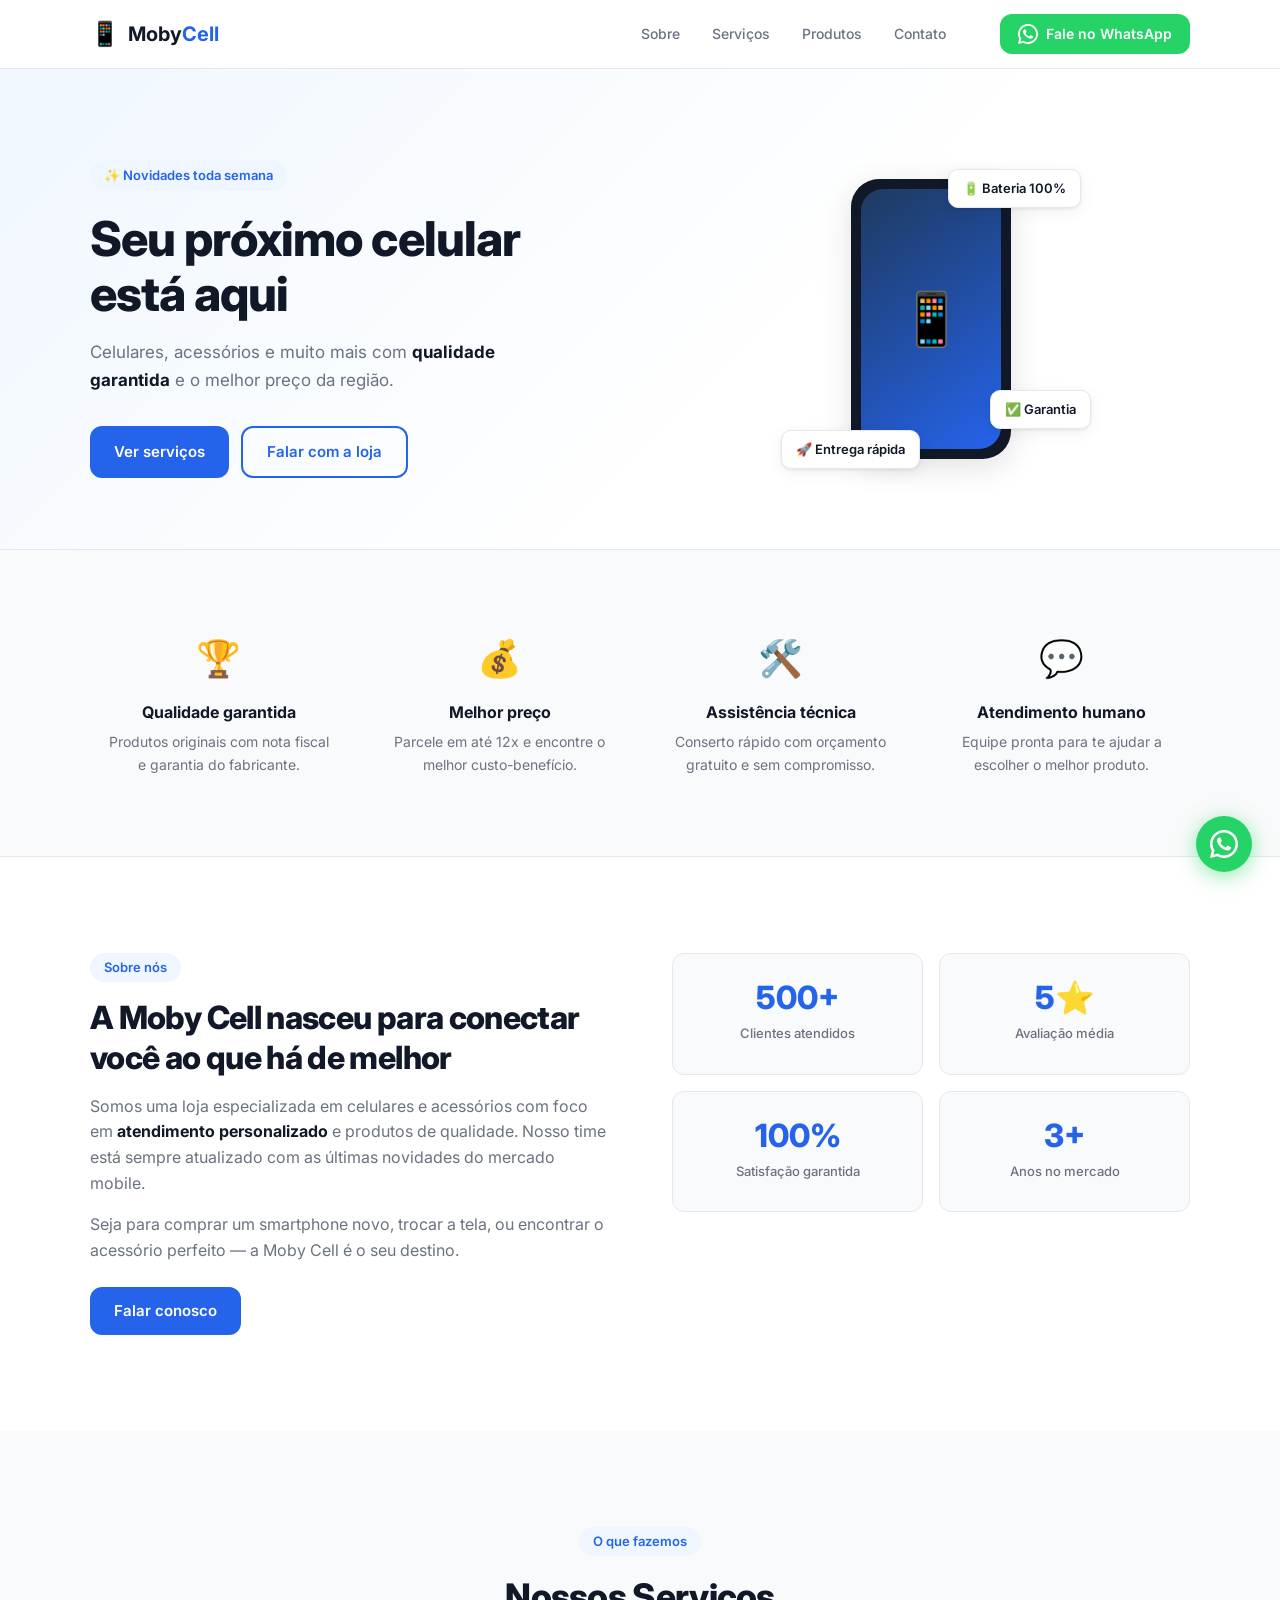
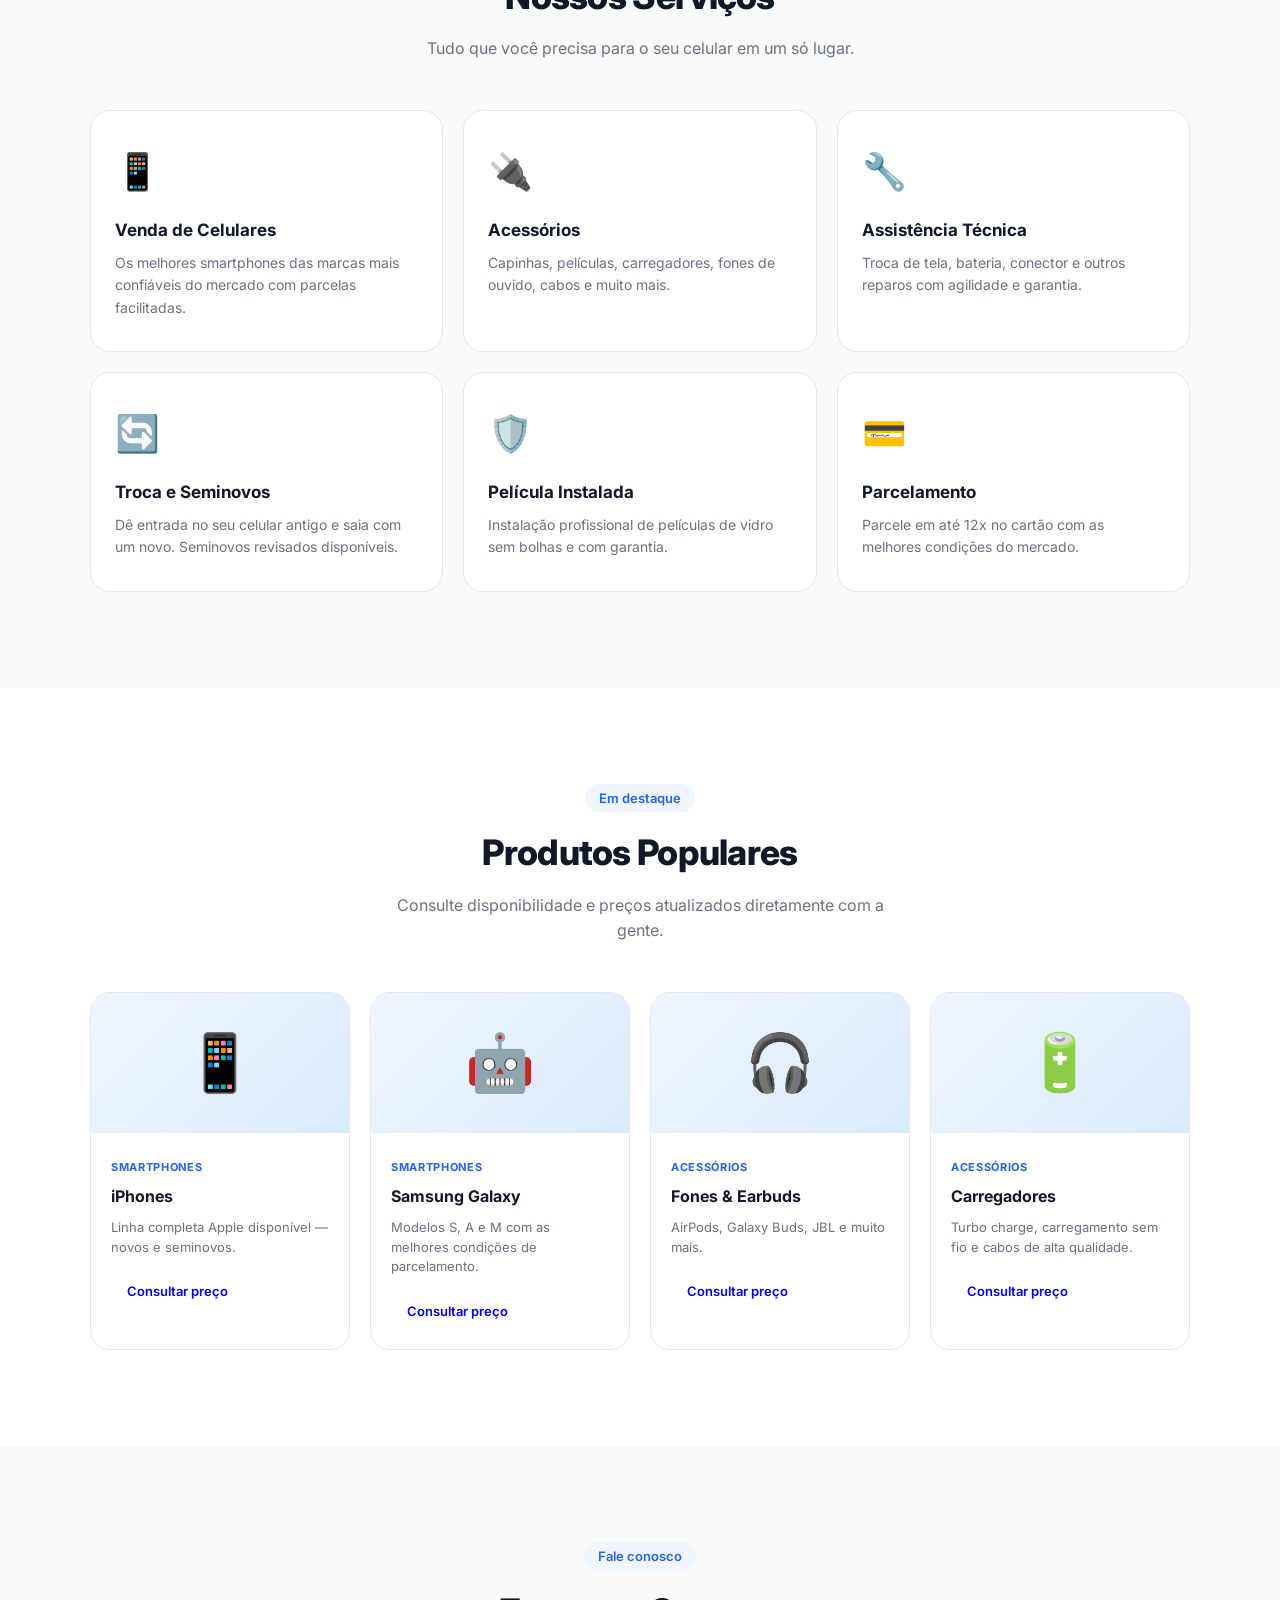
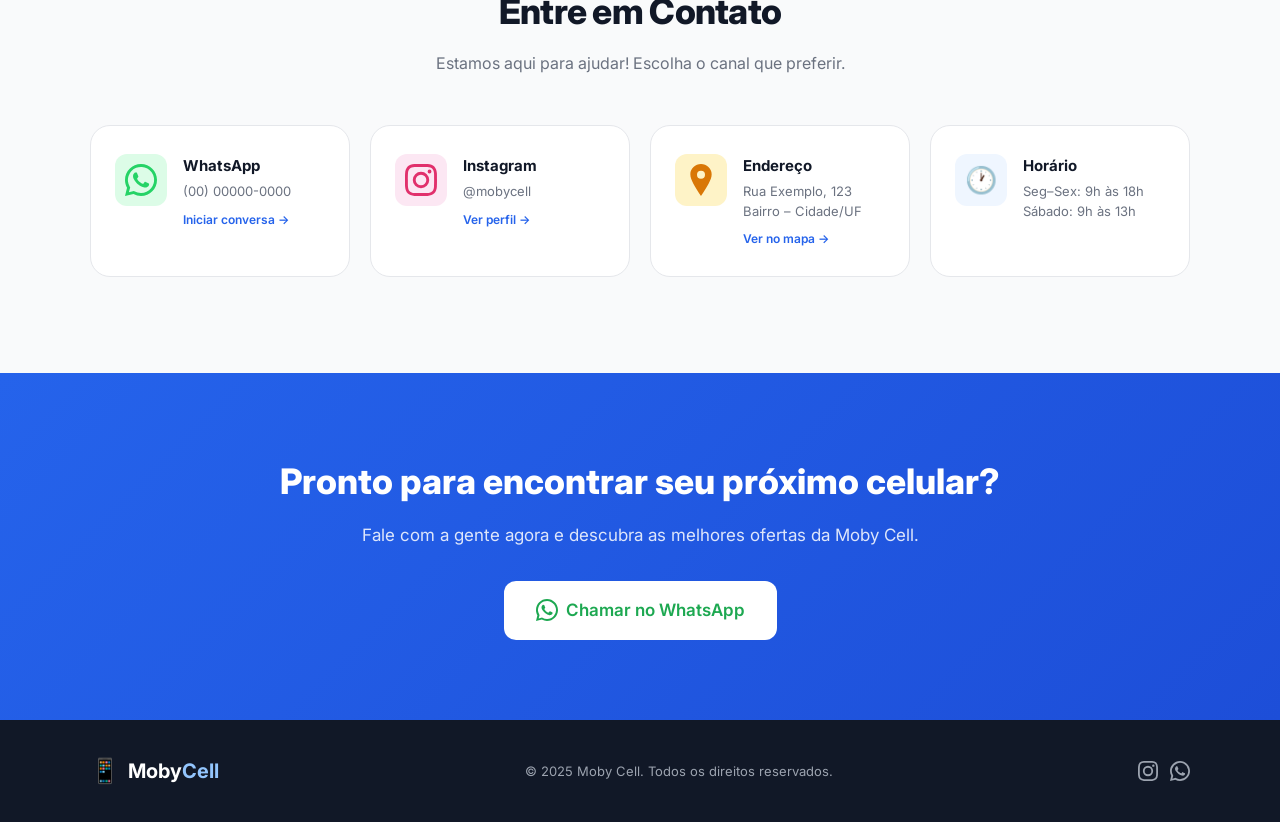
==== index.html @ c997deeb "feat: cria site institucional Moby Cell Site completo para loja de celulares e acessórios com hero, " ====
<!DOCTYPE html>
<html lang="pt-BR">
<head>
  <meta charset="UTF-8" />
  <meta name="viewport" content="width=device-width, initial-scale=1.0" />
  <title>Moby Cell – Celulares e Acessórios</title>
  <meta name="description" content="Moby Cell – Sua loja de celulares e acessórios. Encontre os melhores produtos com qualidade e preço justo." />
  <link rel="stylesheet" href="style.css" />
  <link rel="preconnect" href="https://fonts.googleapis.com" />
  <link rel="preconnect" href="https://fonts.gstatic.com" crossorigin />
  <link href="https://fonts.googleapis.com/css2?family=Inter:wght@400;500;600;700;800&display=swap" rel="stylesheet" />
</head>
<body>

  <!-- HEADER -->
  <header class="header">
    <div class="container header-inner">
      <a href="#" class="logo">
        <span class="logo-icon">📱</span>
        <span class="logo-text">Moby<strong>Cell</strong></span>
      </a>
      <nav class="nav" id="nav">
        <a href="#sobre">Sobre</a>
        <a href="#servicos">Serviços</a>
        <a href="#produtos">Produtos</a>
        <a href="#contato">Contato</a>
      </nav>
      <a href="https://wa.me/5500000000000" target="_blank" class="btn btn-whatsapp header-cta">
        <svg width="20" height="20" viewBox="0 0 24 24" fill="currentColor"><path d="M17.472 14.382c-.297-.149-1.758-.867-2.03-.967-.273-.099-.471-.148-.67.15-.197.297-.767.966-.94 1.164-.173.199-.347.223-.644.075-.297-.15-1.255-.463-2.39-1.475-.883-.788-1.48-1.761-1.653-2.059-.173-.297-.018-.458.13-.606.134-.133.298-.347.446-.52.149-.174.198-.298.298-.497.099-.198.05-.371-.025-.52-.075-.149-.669-1.612-.916-2.207-.242-.579-.487-.5-.669-.51-.173-.008-.371-.01-.57-.01-.198 0-.52.074-.792.372-.272.297-1.04 1.016-1.04 2.479 0 1.462 1.065 2.875 1.213 3.074.149.198 2.096 3.2 5.077 4.487.709.306 1.262.489 1.694.625.712.227 1.36.195 1.871.118.571-.085 1.758-.719 2.006-1.413.248-.694.248-1.289.173-1.413-.074-.124-.272-.198-.57-.347z"/><path d="M12 0C5.373 0 0 5.373 0 12c0 2.123.554 4.118 1.528 5.847L0 24l6.335-1.508A11.945 11.945 0 0012 24c6.627 0 12-5.373 12-12S18.627 0 12 0zm0 21.818a9.818 9.818 0 01-5.007-1.369l-.36-.214-3.727.978.996-3.638-.235-.374A9.818 9.818 0 1112 21.818z"/></svg>
        Fale no WhatsApp
      </a>
      <button class="menu-toggle" id="menuToggle" aria-label="Menu">
        <span></span><span></span><span></span>
      </button>
    </div>
  </header>

  <!-- HERO -->
  <section class="hero">
    <div class="container hero-inner">
      <div class="hero-content">
        <span class="badge">✨ Novidades toda semana</span>
        <h1>Seu próximo celular está aqui</h1>
        <p>Celulares, acessórios e muito mais com <strong>qualidade garantida</strong> e o melhor preço da região.</p>
        <div class="hero-actions">
          <a href="#contato" class="btn btn-primary">Ver serviços</a>
          <a href="https://wa.me/5500000000000" target="_blank" class="btn btn-outline">Falar com a loja</a>
        </div>
      </div>
      <div class="hero-visual">
        <div class="hero-card">
          <div class="phone-mockup">
            <div class="phone-screen">
              <span>📱</span>
            </div>
          </div>
          <div class="floating-tag tag-1">🔋 Bateria 100%</div>
          <div class="floating-tag tag-2">✅ Garantia</div>
          <div class="floating-tag tag-3">🚀 Entrega rápida</div>
        </div>
      </div>
    </div>
  </section>

  <!-- DIFERENCIAIS -->
  <section class="features">
    <div class="container">
      <div class="features-grid">
        <div class="feature-item">
          <div class="feature-icon">🏆</div>
          <h3>Qualidade garantida</h3>
          <p>Produtos originais com nota fiscal e garantia do fabricante.</p>
        </div>
        <div class="feature-item">
          <div class="feature-icon">💰</div>
          <h3>Melhor preço</h3>
          <p>Parcele em até 12x e encontre o melhor custo-benefício.</p>
        </div>
        <div class="feature-item">
          <div class="feature-icon">🛠️</div>
          <h3>Assistência técnica</h3>
          <p>Conserto rápido com orçamento gratuito e sem compromisso.</p>
        </div>
        <div class="feature-item">
          <div class="feature-icon">💬</div>
          <h3>Atendimento humano</h3>
          <p>Equipe pronta para te ajudar a escolher o melhor produto.</p>
        </div>
      </div>
    </div>
  </section>

  <!-- SOBRE -->
  <section class="sobre" id="sobre">
    <div class="container sobre-inner">
      <div class="sobre-text">
        <span class="section-label">Sobre nós</span>
        <h2>A Moby Cell nasceu para conectar você ao que há de melhor</h2>
        <p>Somos uma loja especializada em celulares e acessórios com foco em <strong>atendimento personalizado</strong> e produtos de qualidade. Nosso time está sempre atualizado com as últimas novidades do mercado mobile.</p>
        <p>Seja para comprar um smartphone novo, trocar a tela, ou encontrar o acessório perfeito — a Moby Cell é o seu destino.</p>
        <a href="https://wa.me/5500000000000" target="_blank" class="btn btn-primary">Falar conosco</a>
      </div>
      <div class="sobre-stats">
        <div class="stat-card">
          <span class="stat-number">500+</span>
          <span class="stat-label">Clientes atendidos</span>
        </div>
        <div class="stat-card">
          <span class="stat-number">5⭐</span>
          <span class="stat-label">Avaliação média</span>
        </div>
        <div class="stat-card">
          <span class="stat-number">100%</span>
          <span class="stat-label">Satisfação garantida</span>
        </div>
        <div class="stat-card">
          <span class="stat-number">3+</span>
          <span class="stat-label">Anos no mercado</span>
        </div>
      </div>
    </div>
  </section>

  <!-- SERVIÇOS -->
  <section class="servicos" id="servicos">
    <div class="container">
      <div class="section-header">
        <span class="section-label">O que fazemos</span>
        <h2>Nossos Serviços</h2>
        <p>Tudo que você precisa para o seu celular em um só lugar.</p>
      </div>
      <div class="servicos-grid">
        <div class="servico-card">
          <div class="servico-icon">📱</div>
          <h3>Venda de Celulares</h3>
          <p>Os melhores smartphones das marcas mais confiáveis do mercado com parcelas facilitadas.</p>
        </div>
        <div class="servico-card">
          <div class="servico-icon">🔌</div>
          <h3>Acessórios</h3>
          <p>Capinhas, películas, carregadores, fones de ouvido, cabos e muito mais.</p>
        </div>
        <div class="servico-card">
          <div class="servico-icon">🔧</div>
          <h3>Assistência Técnica</h3>
          <p>Troca de tela, bateria, conector e outros reparos com agilidade e garantia.</p>
        </div>
        <div class="servico-card">
          <div class="servico-icon">🔄</div>
          <h3>Troca e Seminovos</h3>
          <p>Dê entrada no seu celular antigo e saia com um novo. Seminovos revisados disponíveis.</p>
        </div>
        <div class="servico-card">
          <div class="servico-icon">🛡️</div>
          <h3>Película Instalada</h3>
          <p>Instalação profissional de películas de vidro sem bolhas e com garantia.</p>
        </div>
        <div class="servico-card">
          <div class="servico-icon">💳</div>
          <h3>Parcelamento</h3>
          <p>Parcele em até 12x no cartão com as melhores condições do mercado.</p>
        </div>
      </div>
    </div>
  </section>

  <!-- PRODUTOS em destaque -->
  <section class="produtos" id="produtos">
    <div class="container">
      <div class="section-header">
        <span class="section-label">Em destaque</span>
        <h2>Produtos Populares</h2>
        <p>Consulte disponibilidade e preços atualizados diretamente com a gente.</p>
      </div>
      <div class="produtos-grid">
        <div class="produto-card">
          <div class="produto-img">📱</div>
          <div class="produto-info">
            <span class="produto-categoria">Smartphones</span>
            <h3>iPhones</h3>
            <p>Linha completa Apple disponível — novos e seminovos.</p>
            <a href="https://wa.me/5500000000000?text=Olá! Quero saber sobre iPhones disponíveis." target="_blank" class="btn btn-sm">Consultar preço</a>
          </div>
        </div>
        <div class="produto-card">
          <div class="produto-img">🤖</div>
          <div class="produto-info">
            <span class="produto-categoria">Smartphones</span>
            <h3>Samsung Galaxy</h3>
            <p>Modelos S, A e M com as melhores condições de parcelamento.</p>
            <a href="https://wa.me/5500000000000?text=Olá! Quero saber sobre Samsung Galaxy disponíveis." target="_blank" class="btn btn-sm">Consultar preço</a>
          </div>
        </div>
        <div class="produto-card">
          <div class="produto-img">🎧</div>
          <div class="produto-info">
            <span class="produto-categoria">Acessórios</span>
            <h3>Fones & Earbuds</h3>
            <p>AirPods, Galaxy Buds, JBL e muito mais.</p>
            <a href="https://wa.me/5500000000000?text=Olá! Quero saber sobre fones disponíveis." target="_blank" class="btn btn-sm">Consultar preço</a>
          </div>
        </div>
        <div class="produto-card">
          <div class="produto-img">🔋</div>
          <div class="produto-info">
            <span class="produto-categoria">Acessórios</span>
            <h3>Carregadores</h3>
            <p>Turbo charge, carregamento sem fio e cabos de alta qualidade.</p>
            <a href="https://wa.me/5500000000000?text=Olá! Quero saber sobre carregadores disponíveis." target="_blank" class="btn btn-sm">Consultar preço</a>
          </div>
        </div>
      </div>
    </div>
  </section>

  <!-- CONTATO -->
  <section class="contato" id="contato">
    <div class="container">
      <div class="section-header">
        <span class="section-label">Fale conosco</span>
        <h2>Entre em Contato</h2>
        <p>Estamos aqui para ajudar! Escolha o canal que preferir.</p>
      </div>
      <div class="contato-grid">
        <a href="https://wa.me/5500000000000" target="_blank" class="contato-card contato-whatsapp">
          <div class="contato-icon">
            <svg width="32" height="32" viewBox="0 0 24 24" fill="currentColor"><path d="M17.472 14.382c-.297-.149-1.758-.867-2.03-.967-.273-.099-.471-.148-.67.15-.197.297-.767.966-.94 1.164-.173.199-.347.223-.644.075-.297-.15-1.255-.463-2.39-1.475-.883-.788-1.48-1.761-1.653-2.059-.173-.297-.018-.458.13-.606.134-.133.298-.347.446-.52.149-.174.198-.298.298-.497.099-.198.05-.371-.025-.52-.075-.149-.669-1.612-.916-2.207-.242-.579-.487-.5-.669-.51-.173-.008-.371-.01-.57-.01-.198 0-.52.074-.792.372-.272.297-1.04 1.016-1.04 2.479 0 1.462 1.065 2.875 1.213 3.074.149.198 2.096 3.2 5.077 4.487.709.306 1.262.489 1.694.625.712.227 1.36.195 1.871.118.571-.085 1.758-.719 2.006-1.413.248-.694.248-1.289.173-1.413-.074-.124-.272-.198-.57-.347z"/><path d="M12 0C5.373 0 0 5.373 0 12c0 2.123.554 4.118 1.528 5.847L0 24l6.335-1.508A11.945 11.945 0 0012 24c6.627 0 12-5.373 12-12S18.627 0 12 0zm0 21.818a9.818 9.818 0 01-5.007-1.369l-.36-.214-3.727.978.996-3.638-.235-.374A9.818 9.818 0 1112 21.818z"/></svg>
          </div>
          <div>
            <h3>WhatsApp</h3>
            <p>(00) 00000-0000</p>
            <span class="contato-link">Iniciar conversa →</span>
          </div>
        </a>
        <a href="https://instagram.com/mobycell" target="_blank" class="contato-card contato-instagram">
          <div class="contato-icon">
            <svg width="32" height="32" viewBox="0 0 24 24" fill="currentColor"><path d="M12 2.163c3.204 0 3.584.012 4.85.07 3.252.148 4.771 1.691 4.919 4.919.058 1.265.069 1.645.069 4.849 0 3.205-.012 3.584-.069 4.849-.149 3.225-1.664 4.771-4.919 4.919-1.266.058-1.644.07-4.85.07-3.204 0-3.584-.012-4.849-.07-3.26-.149-4.771-1.699-4.919-4.92-.058-1.265-.07-1.644-.07-4.849 0-3.204.013-3.583.07-4.849.149-3.227 1.664-4.771 4.919-4.919 1.266-.057 1.645-.069 4.849-.069zM12 0C8.741 0 8.333.014 7.053.072 2.695.272.273 2.69.073 7.052.014 8.333 0 8.741 0 12c0 3.259.014 3.668.072 4.948.2 4.358 2.618 6.78 6.98 6.98C8.333 23.986 8.741 24 12 24c3.259 0 3.668-.014 4.948-.072 4.354-.2 6.782-2.618 6.979-6.98.059-1.28.073-1.689.073-4.948 0-3.259-.014-3.667-.072-4.947-.196-4.354-2.617-6.78-6.979-6.98C15.668.014 15.259 0 12 0zm0 5.838a6.162 6.162 0 100 12.324 6.162 6.162 0 000-12.324zM12 16a4 4 0 110-8 4 4 0 010 8zm6.406-11.845a1.44 1.44 0 100 2.881 1.44 1.44 0 000-2.881z"/></svg>
          </div>
          <div>
            <h3>Instagram</h3>
            <p>@mobycell</p>
            <span class="contato-link">Ver perfil →</span>
          </div>
        </a>
        <div class="contato-card contato-endereco">
          <div class="contato-icon">
            <svg width="32" height="32" viewBox="0 0 24 24" fill="currentColor"><path d="M12 0C7.802 0 4 3.403 4 7.602 4 11.8 7.469 16.812 12 24c4.531-7.188 8-12.2 8-16.398C20 3.403 16.199 0 12 0zm0 11a3 3 0 110-6 3 3 0 010 6z"/></svg>
          </div>
          <div>
            <h3>Endereço</h3>
            <p>Rua Exemplo, 123<br />Bairro – Cidade/UF</p>
            <span class="contato-link">Ver no mapa →</span>
          </div>
        </div>
        <div class="contato-card contato-horario">
          <div class="contato-icon">🕐</div>
          <div>
            <h3>Horário</h3>
            <p>Seg–Sex: 9h às 18h<br />Sábado: 9h às 13h</p>
          </div>
        </div>
      </div>
    </div>
  </section>

  <!-- CTA FINAL -->
  <section class="cta-section">
    <div class="container cta-inner">
      <h2>Pronto para encontrar seu próximo celular?</h2>
      <p>Fale com a gente agora e descubra as melhores ofertas da Moby Cell.</p>
      <a href="https://wa.me/5500000000000" target="_blank" class="btn btn-whatsapp btn-lg">
        <svg width="22" height="22" viewBox="0 0 24 24" fill="currentColor"><path d="M17.472 14.382c-.297-.149-1.758-.867-2.03-.967-.273-.099-.471-.148-.67.15-.197.297-.767.966-.94 1.164-.173.199-.347.223-.644.075-.297-.15-1.255-.463-2.39-1.475-.883-.788-1.48-1.761-1.653-2.059-.173-.297-.018-.458.13-.606.134-.133.298-.347.446-.52.149-.174.198-.298.298-.497.099-.198.05-.371-.025-.52-.075-.149-.669-1.612-.916-2.207-.242-.579-.487-.5-.669-.51-.173-.008-.371-.01-.57-.01-.198 0-.52.074-.792.372-.272.297-1.04 1.016-1.04 2.479 0 1.462 1.065 2.875 1.213 3.074.149.198 2.096 3.2 5.077 4.487.709.306 1.262.489 1.694.625.712.227 1.36.195 1.871.118.571-.085 1.758-.719 2.006-1.413.248-.694.248-1.289.173-1.413-.074-.124-.272-.198-.57-.347z"/><path d="M12 0C5.373 0 0 5.373 0 12c0 2.123.554 4.118 1.528 5.847L0 24l6.335-1.508A11.945 11.945 0 0012 24c6.627 0 12-5.373 12-12S18.627 0 12 0zm0 21.818a9.818 9.818 0 01-5.007-1.369l-.36-.214-3.727.978.996-3.638-.235-.374A9.818 9.818 0 1112 21.818z"/></svg>
        Chamar no WhatsApp
      </a>
    </div>
  </section>

  <!-- FOOTER -->
  <footer class="footer">
    <div class="container footer-inner">
      <div class="logo">
        <span class="logo-icon">📱</span>
        <span class="logo-text">Moby<strong>Cell</strong></span>
      </div>
      <p class="footer-copy">© 2025 Moby Cell. Todos os direitos reservados.</p>
      <div class="footer-social">
        <a href="https://instagram.com/mobycell" target="_blank" aria-label="Instagram">
          <svg width="20" height="20" viewBox="0 0 24 24" fill="currentColor"><path d="M12 2.163c3.204 0 3.584.012 4.85.07 3.252.148 4.771 1.691 4.919 4.919.058 1.265.069 1.645.069 4.849 0 3.205-.012 3.584-.069 4.849-.149 3.225-1.664 4.771-4.919 4.919-1.266.058-1.644.07-4.85.07-3.204 0-3.584-.012-4.849-.07-3.26-.149-4.771-1.699-4.919-4.92-.058-1.265-.07-1.644-.07-4.849 0-3.204.013-3.583.07-4.849.149-3.227 1.664-4.771 4.919-4.919 1.266-.057 1.645-.069 4.849-.069zM12 0C8.741 0 8.333.014 7.053.072 2.695.272.273 2.69.073 7.052.014 8.333 0 8.741 0 12c0 3.259.014 3.668.072 4.948.2 4.358 2.618 6.78 6.98 6.98C8.333 23.986 8.741 24 12 24c3.259 0 3.668-.014 4.948-.072 4.354-.2 6.782-2.618 6.979-6.98.059-1.28.073-1.689.073-4.948 0-3.259-.014-3.667-.072-4.947-.196-4.354-2.617-6.78-6.979-6.98C15.668.014 15.259 0 12 0zm0 5.838a6.162 6.162 0 100 12.324 6.162 6.162 0 000-12.324zM12 16a4 4 0 110-8 4 4 0 010 8zm6.406-11.845a1.44 1.44 0 100 2.881 1.44 1.44 0 000-2.881z"/></svg>
        </a>
        <a href="https://wa.me/5500000000000" target="_blank" aria-label="WhatsApp">
          <svg width="20" height="20" viewBox="0 0 24 24" fill="currentColor"><path d="M17.472 14.382c-.297-.149-1.758-.867-2.03-.967-.273-.099-.471-.148-.67.15-.197.297-.767.966-.94 1.164-.173.199-.347.223-.644.075-.297-.15-1.255-.463-2.39-1.475-.883-.788-1.48-1.761-1.653-2.059-.173-.297-.018-.458.13-.606.134-.133.298-.347.446-.52.149-.174.198-.298.298-.497.099-.198.05-.371-.025-.52-.075-.149-.669-1.612-.916-2.207-.242-.579-.487-.5-.669-.51-.173-.008-.371-.01-.57-.01-.198 0-.52.074-.792.372-.272.297-1.04 1.016-1.04 2.479 0 1.462 1.065 2.875 1.213 3.074.149.198 2.096 3.2 5.077 4.487.709.306 1.262.489 1.694.625.712.227 1.36.195 1.871.118.571-.085 1.758-.719 2.006-1.413.248-.694.248-1.289.173-1.413-.074-.124-.272-.198-.57-.347z"/><path d="M12 0C5.373 0 0 5.373 0 12c0 2.123.554 4.118 1.528 5.847L0 24l6.335-1.508A11.945 11.945 0 0012 24c6.627 0 12-5.373 12-12S18.627 0 12 0zm0 21.818a9.818 9.818 0 01-5.007-1.369l-.36-.214-3.727.978.996-3.638-.235-.374A9.818 9.818 0 1112 21.818z"/></svg>
        </a>
      </div>
    </div>
  </footer>

  <!-- WhatsApp flutuante -->
  <a href="https://wa.me/5500000000000" target="_blank" class="whatsapp-float" aria-label="WhatsApp">
    <svg width="28" height="28" viewBox="0 0 24 24" fill="currentColor"><path d="M17.472 14.382c-.297-.149-1.758-.867-2.03-.967-.273-.099-.471-.148-.67.15-.197.297-.767.966-.94 1.164-.173.199-.347.223-.644.075-.297-.15-1.255-.463-2.39-1.475-.883-.788-1.48-1.761-1.653-2.059-.173-.297-.018-.458.13-.606.134-.133.298-.347.446-.52.149-.174.198-.298.298-.497.099-.198.05-.371-.025-.52-.075-.149-.669-1.612-.916-2.207-.242-.579-.487-.5-.669-.51-.173-.008-.371-.01-.57-.01-.198 0-.52.074-.792.372-.272.297-1.04 1.016-1.04 2.479 0 1.462 1.065 2.875 1.213 3.074.149.198 2.096 3.2 5.077 4.487.709.306 1.262.489 1.694.625.712.227 1.36.195 1.871.118.571-.085 1.758-.719 2.006-1.413.248-.694.248-1.289.173-1.413-.074-.124-.272-.198-.57-.347z"/><path d="M12 0C5.373 0 0 5.373 0 12c0 2.123.554 4.118 1.528 5.847L0 24l6.335-1.508A11.945 11.945 0 0012 24c6.627 0 12-5.373 12-12S18.627 0 12 0zm0 21.818a9.818 9.818 0 01-5.007-1.369l-.36-.214-3.727.978.996-3.638-.235-.374A9.818 9.818 0 1112 21.818z"/></svg>
  </a>

  <script src="script.js"></script>
</body>
</html>
---- style.css ----
/* ===== RESET & BASE ===== */
*, *::before, *::after { box-sizing: border-box; margin: 0; padding: 0; }

:root {
  --primary: #2563eb;
  --primary-dark: #1d4ed8;
  --primary-light: #eff6ff;
  --green: #25d366;
  --green-dark: #1da851;
  --text: #111827;
  --text-muted: #6b7280;
  --border: #e5e7eb;
  --bg: #ffffff;
  --bg-soft: #f9fafb;
  --radius: 12px;
  --radius-lg: 20px;
  --shadow: 0 1px 3px rgba(0,0,0,.08), 0 4px 16px rgba(0,0,0,.06);
  --shadow-lg: 0 8px 32px rgba(0,0,0,.12);
  --transition: .2s ease;
}

html { scroll-behavior: smooth; }

body {
  font-family: 'Inter', system-ui, sans-serif;
  color: var(--text);
  background: var(--bg);
  line-height: 1.6;
  -webkit-font-smoothing: antialiased;
}

.container {
  max-width: 1140px;
  margin: 0 auto;
  padding: 0 20px;
}

/* ===== BUTTONS ===== */
.btn {
  display: inline-flex;
  align-items: center;
  gap: 8px;
  padding: 12px 24px;
  border-radius: var(--radius);
  font-weight: 600;
  font-size: 15px;
  text-decoration: none;
  transition: all var(--transition);
  cursor: pointer;
  border: none;
  white-space: nowrap;
}
.btn-primary { background: var(--primary); color: #fff; }
.btn-primary:hover { background: var(--primary-dark); transform: translateY(-1px); box-shadow: 0 4px 16px rgba(37,99,235,.3); }
.btn-outline { background: transparent; color: var(--primary); border: 2px solid var(--primary); }
.btn-outline:hover { background: var(--primary-light); }
.btn-whatsapp { background: var(--green); color: #fff; }
.btn-whatsapp:hover { background: var(--green-dark); transform: translateY(-1px); box-shadow: 0 4px 16px rgba(37,211,102,.35); }
.btn-sm { padding: 8px 16px; font-size: 13px; }
.btn-lg { padding: 16px 32px; font-size: 17px; }

/* ===== HEADER ===== */
.header {
  position: sticky;
  top: 0;
  z-index: 100;
  background: rgba(255,255,255,.95);
  backdrop-filter: blur(8px);
  border-bottom: 1px solid var(--border);
}
.header-inner {
  display: flex;
  align-items: center;
  gap: 32px;
  height: 68px;
}
.logo {
  display: flex;
  align-items: center;
  gap: 8px;
  text-decoration: none;
  color: var(--text);
  font-size: 20px;
  font-weight: 700;
  flex-shrink: 0;
}
.logo-icon { font-size: 24px; }
.logo-text strong { color: var(--primary); }

.nav {
  display: flex;
  gap: 4px;
  margin-left: auto;
}
.nav a {
  text-decoration: none;
  color: var(--text-muted);
  font-weight: 500;
  padding: 6px 14px;
  border-radius: 8px;
  transition: all var(--transition);
  font-size: 14px;
}
.nav a:hover { color: var(--primary); background: var(--primary-light); }

.header-cta { margin-left: 8px; padding: 9px 18px; font-size: 14px; }

.menu-toggle {
  display: none;
  flex-direction: column;
  gap: 5px;
  background: none;
  border: none;
  cursor: pointer;
  padding: 4px;
  margin-left: auto;
}
.menu-toggle span {
  display: block;
  width: 22px;
  height: 2px;
  background: var(--text);
  border-radius: 2px;
  transition: all var(--transition);
}

/* ===== HERO ===== */
.hero {
  background: linear-gradient(135deg, #f0f7ff 0%, #ffffff 60%);
  padding: 80px 0 60px;
  overflow: hidden;
}
.hero-inner {
  display: grid;
  grid-template-columns: 1fr 1fr;
  gap: 64px;
  align-items: center;
}
.badge {
  display: inline-block;
  background: var(--primary-light);
  color: var(--primary);
  padding: 5px 14px;
  border-radius: 100px;
  font-size: 13px;
  font-weight: 600;
  margin-bottom: 20px;
}
.hero-content h1 {
  font-size: clamp(2rem, 4vw, 3rem);
  font-weight: 800;
  line-height: 1.15;
  margin-bottom: 18px;
  letter-spacing: -.02em;
}
.hero-content p {
  font-size: 17px;
  color: var(--text-muted);
  margin-bottom: 32px;
  max-width: 480px;
}
.hero-content p strong { color: var(--text); }
.hero-actions { display: flex; gap: 12px; flex-wrap: wrap; }

.hero-visual {
  display: flex;
  justify-content: center;
}
.hero-card {
  position: relative;
  width: 280px;
  height: 340px;
}
.phone-mockup {
  position: absolute;
  top: 50%;
  left: 50%;
  transform: translate(-50%, -50%);
  width: 160px;
  height: 280px;
  background: var(--text);
  border-radius: 28px;
  display: flex;
  align-items: center;
  justify-content: center;
  box-shadow: var(--shadow-lg);
}
.phone-screen {
  width: 140px;
  height: 260px;
  background: linear-gradient(145deg, #1e3a5f, #2563eb);
  border-radius: 22px;
  display: flex;
  align-items: center;
  justify-content: center;
  font-size: 52px;
}
.floating-tag {
  position: absolute;
  background: #fff;
  border: 1px solid var(--border);
  border-radius: 10px;
  padding: 8px 14px;
  font-size: 13px;
  font-weight: 600;
  box-shadow: var(--shadow);
  white-space: nowrap;
}
.tag-1 { top: 20px; right: -10px; }
.tag-2 { bottom: 60px; right: -20px; }
.tag-3 { bottom: 20px; left: -10px; }

/* ===== FEATURES ===== */
.features {
  padding: 56px 0;
  background: var(--bg-soft);
  border-top: 1px solid var(--border);
  border-bottom: 1px solid var(--border);
}
.features-grid {
  display: grid;
  grid-template-columns: repeat(4, 1fr);
  gap: 24px;
}
.feature-item {
  text-align: center;
  padding: 24px 16px;
}
.feature-icon { font-size: 36px; margin-bottom: 12px; }
.feature-item h3 { font-size: 16px; font-weight: 700; margin-bottom: 6px; }
.feature-item p { font-size: 14px; color: var(--text-muted); }

/* ===== SECTION HEADER ===== */
.section-header {
  text-align: center;
  margin-bottom: 48px;
}
.section-label {
  display: inline-block;
  background: var(--primary-light);
  color: var(--primary);
  padding: 4px 14px;
  border-radius: 100px;
  font-size: 13px;
  font-weight: 600;
  margin-bottom: 12px;
}
.section-header h2 {
  font-size: clamp(1.6rem, 3vw, 2.2rem);
  font-weight: 800;
  letter-spacing: -.02em;
  margin-bottom: 12px;
}
.section-header p { font-size: 16px; color: var(--text-muted); max-width: 500px; margin: 0 auto; }

/* ===== SOBRE ===== */
.sobre { padding: 96px 0; }
.sobre-inner {
  display: grid;
  grid-template-columns: 1fr 1fr;
  gap: 64px;
  align-items: start;
}
.sobre-text .section-label { display: inline-block; margin-bottom: 16px; }
.sobre-text h2 {
  font-size: clamp(1.6rem, 2.5vw, 2rem);
  font-weight: 800;
  letter-spacing: -.02em;
  margin-bottom: 16px;
  line-height: 1.25;
}
.sobre-text p { color: var(--text-muted); margin-bottom: 16px; }
.sobre-text p strong { color: var(--text); }
.sobre-text .btn { margin-top: 8px; }

.sobre-stats {
  display: grid;
  grid-template-columns: 1fr 1fr;
  gap: 16px;
}
.stat-card {
  background: var(--bg-soft);
  border: 1px solid var(--border);
  border-radius: var(--radius);
  padding: 28px 20px;
  text-align: center;
}
.stat-number { display: block; font-size: 2rem; font-weight: 800; color: var(--primary); line-height: 1; margin-bottom: 6px; }
.stat-label { font-size: 13px; color: var(--text-muted); font-weight: 500; }

/* ===== SERVIÇOS ===== */
.servicos { padding: 96px 0; background: var(--bg-soft); }
.servicos-grid {
  display: grid;
  grid-template-columns: repeat(3, 1fr);
  gap: 20px;
}
.servico-card {
  background: var(--bg);
  border: 1px solid var(--border);
  border-radius: var(--radius-lg);
  padding: 32px 24px;
  transition: all var(--transition);
}
.servico-card:hover { box-shadow: var(--shadow-lg); transform: translateY(-3px); border-color: var(--primary); }
.servico-icon { font-size: 36px; margin-bottom: 16px; display: block; }
.servico-card h3 { font-size: 17px; font-weight: 700; margin-bottom: 8px; }
.servico-card p { font-size: 14px; color: var(--text-muted); line-height: 1.6; }

/* ===== PRODUTOS ===== */
.produtos { padding: 96px 0; }
.produtos-grid {
  display: grid;
  grid-template-columns: repeat(4, 1fr);
  gap: 20px;
}
.produto-card {
  border: 1px solid var(--border);
  border-radius: var(--radius-lg);
  overflow: hidden;
  transition: all var(--transition);
}
.produto-card:hover { box-shadow: var(--shadow-lg); transform: translateY(-3px); }
.produto-img {
  background: linear-gradient(135deg, #eff6ff, #dbeafe);
  height: 140px;
  display: flex;
  align-items: center;
  justify-content: center;
  font-size: 56px;
}
.produto-info { padding: 20px; }
.produto-categoria { font-size: 11px; font-weight: 700; text-transform: uppercase; color: var(--primary); letter-spacing: .06em; }
.produto-info h3 { font-size: 16px; font-weight: 700; margin: 6px 0 8px; }
.produto-info p { font-size: 13px; color: var(--text-muted); margin-bottom: 16px; line-height: 1.5; }

/* ===== CONTATO ===== */
.contato { padding: 96px 0; background: var(--bg-soft); }
.contato-grid {
  display: grid;
  grid-template-columns: repeat(4, 1fr);
  gap: 20px;
}
.contato-card {
  background: var(--bg);
  border: 1px solid var(--border);
  border-radius: var(--radius-lg);
  padding: 28px 24px;
  display: flex;
  gap: 16px;
  align-items: flex-start;
  text-decoration: none;
  color: var(--text);
  transition: all var(--transition);
}
.contato-card:hover { box-shadow: var(--shadow-lg); transform: translateY(-2px); }
.contato-whatsapp:hover { border-color: var(--green); }
.contato-instagram:hover { border-color: #e1306c; }
.contato-icon {
  width: 52px;
  height: 52px;
  border-radius: 12px;
  display: flex;
  align-items: center;
  justify-content: center;
  flex-shrink: 0;
  font-size: 26px;
}
.contato-whatsapp .contato-icon { background: #dcfce7; color: var(--green); }
.contato-instagram .contato-icon { background: #fce7f3; color: #e1306c; }
.contato-endereco .contato-icon { background: #fef3c7; color: #d97706; }
.contato-horario .contato-icon { background: var(--primary-light); }
.contato-card h3 { font-size: 15px; font-weight: 700; margin-bottom: 4px; }
.contato-card p { font-size: 13px; color: var(--text-muted); line-height: 1.5; }
.contato-link { font-size: 12px; font-weight: 600; color: var(--primary); margin-top: 8px; display: block; }

/* ===== CTA ===== */
.cta-section {
  background: linear-gradient(135deg, var(--primary), var(--primary-dark));
  padding: 80px 0;
  text-align: center;
  color: #fff;
}
.cta-inner h2 { font-size: clamp(1.6rem, 3vw, 2.2rem); font-weight: 800; margin-bottom: 12px; }
.cta-inner p { font-size: 17px; opacity: .85; margin-bottom: 32px; }
.cta-section .btn-whatsapp { background: #fff; color: var(--green-dark); }
.cta-section .btn-whatsapp:hover { background: #f0fdf4; }

/* ===== FOOTER ===== */
.footer {
  background: var(--text);
  color: #fff;
  padding: 32px 0;
}
.footer-inner {
  display: flex;
  align-items: center;
  justify-content: space-between;
  flex-wrap: wrap;
  gap: 16px;
}
.footer .logo { color: #fff; }
.footer .logo-text strong { color: #93c5fd; }
.footer-copy { font-size: 13px; color: #9ca3af; }
.footer-social { display: flex; gap: 12px; }
.footer-social a {
  color: #9ca3af;
  transition: color var(--transition);
  display: flex;
}
.footer-social a:hover { color: #fff; }

/* ===== WHATSAPP FLOAT ===== */
.whatsapp-float {
  position: fixed;
  bottom: 28px;
  right: 28px;
  z-index: 999;
  width: 56px;
  height: 56px;
  background: var(--green);
  color: #fff;
  border-radius: 50%;
  display: flex;
  align-items: center;
  justify-content: center;
  box-shadow: 0 4px 20px rgba(37,211,102,.5);
  transition: all var(--transition);
  animation: pulse 2.5s infinite;
}
.whatsapp-float:hover { background: var(--green-dark); transform: scale(1.1); animation: none; }
@keyframes pulse {
  0%, 100% { box-shadow: 0 4px 20px rgba(37,211,102,.5); }
  50% { box-shadow: 0 4px 32px rgba(37,211,102,.8); }
}

/* ===== RESPONSIVE ===== */
@media (max-width: 1024px) {
  .features-grid { grid-template-columns: repeat(2, 1fr); }
  .servicos-grid { grid-template-columns: repeat(2, 1fr); }
  .produtos-grid { grid-template-columns: repeat(2, 1fr); }
  .contato-grid { grid-template-columns: repeat(2, 1fr); }
}

@media (max-width: 768px) {
  .nav, .header-cta { display: none; }
  .nav.open { display: flex; flex-direction: column; position: absolute; top: 68px; left: 0; right: 0; background: #fff; border-bottom: 1px solid var(--border); padding: 16px 20px; gap: 4px; }
  .nav.open .header-cta-mobile { display: flex; margin-top: 8px; }
  .menu-toggle { display: flex; }
  .header-inner { position: relative; }

  .hero { padding: 48px 0 40px; }
  .hero-inner { grid-template-columns: 1fr; gap: 48px; }
  .hero-visual { order: -1; }
  .hero-card { width: 220px; height: 280px; }
  .phone-mockup { width: 130px; height: 230px; border-radius: 24px; }
  .phone-screen { width: 112px; height: 214px; font-size: 42px; }
  .tag-1 { top: 10px; right: -5px; }
  .tag-2 { bottom: 50px; right: -15px; }
  .tag-3 { bottom: 15px; left: -5px; }

  .sobre-inner { grid-template-columns: 1fr; gap: 40px; }
  .sobre-stats { grid-template-columns: 1fr 1fr; }

  .servicos-grid { grid-template-columns: 1fr; }
  .produtos-grid { grid-template-columns: 1fr 1fr; }
  .contato-grid { grid-template-columns: 1fr; }
}

@media (max-width: 480px) {
  .features-grid { grid-template-columns: 1fr 1fr; }
  .produtos-grid { grid-template-columns: 1fr; }
  .hero-actions { flex-direction: column; }
  .hero-actions .btn { width: 100%; justify-content: center; }
}
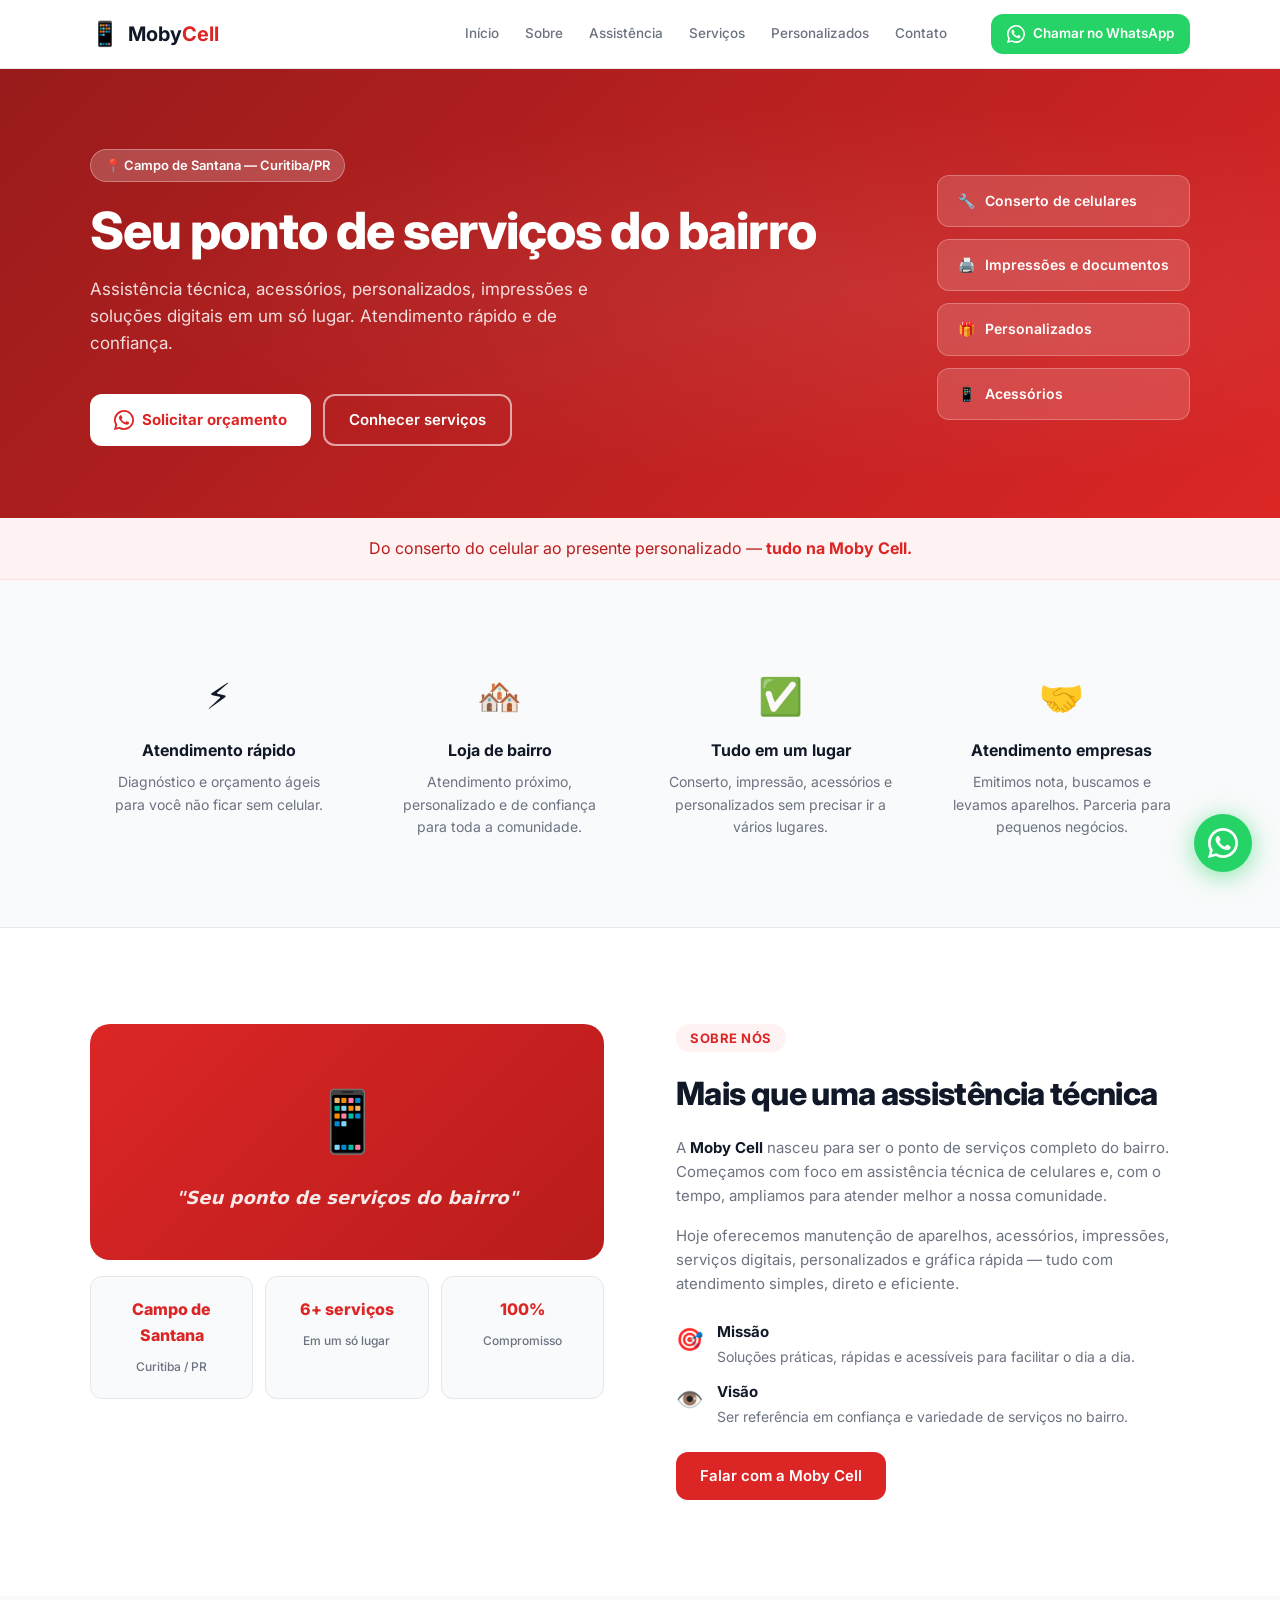
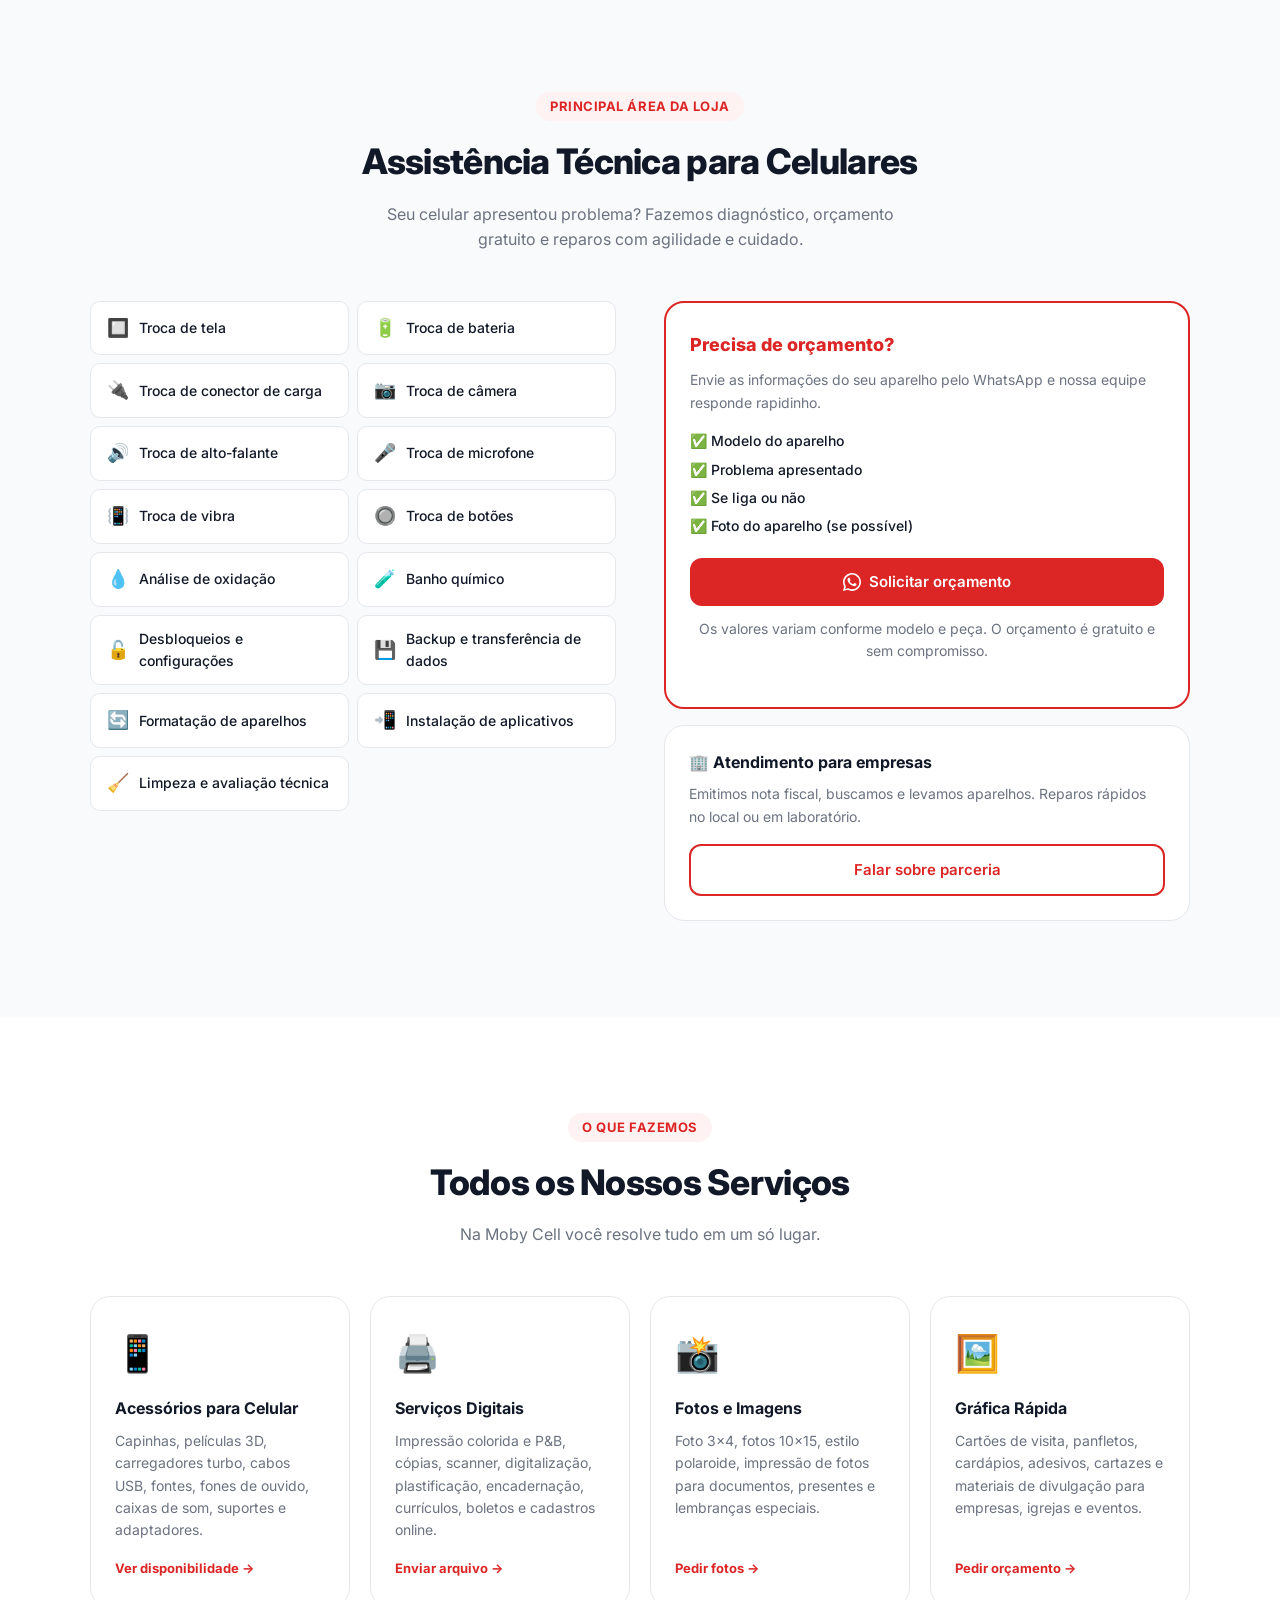
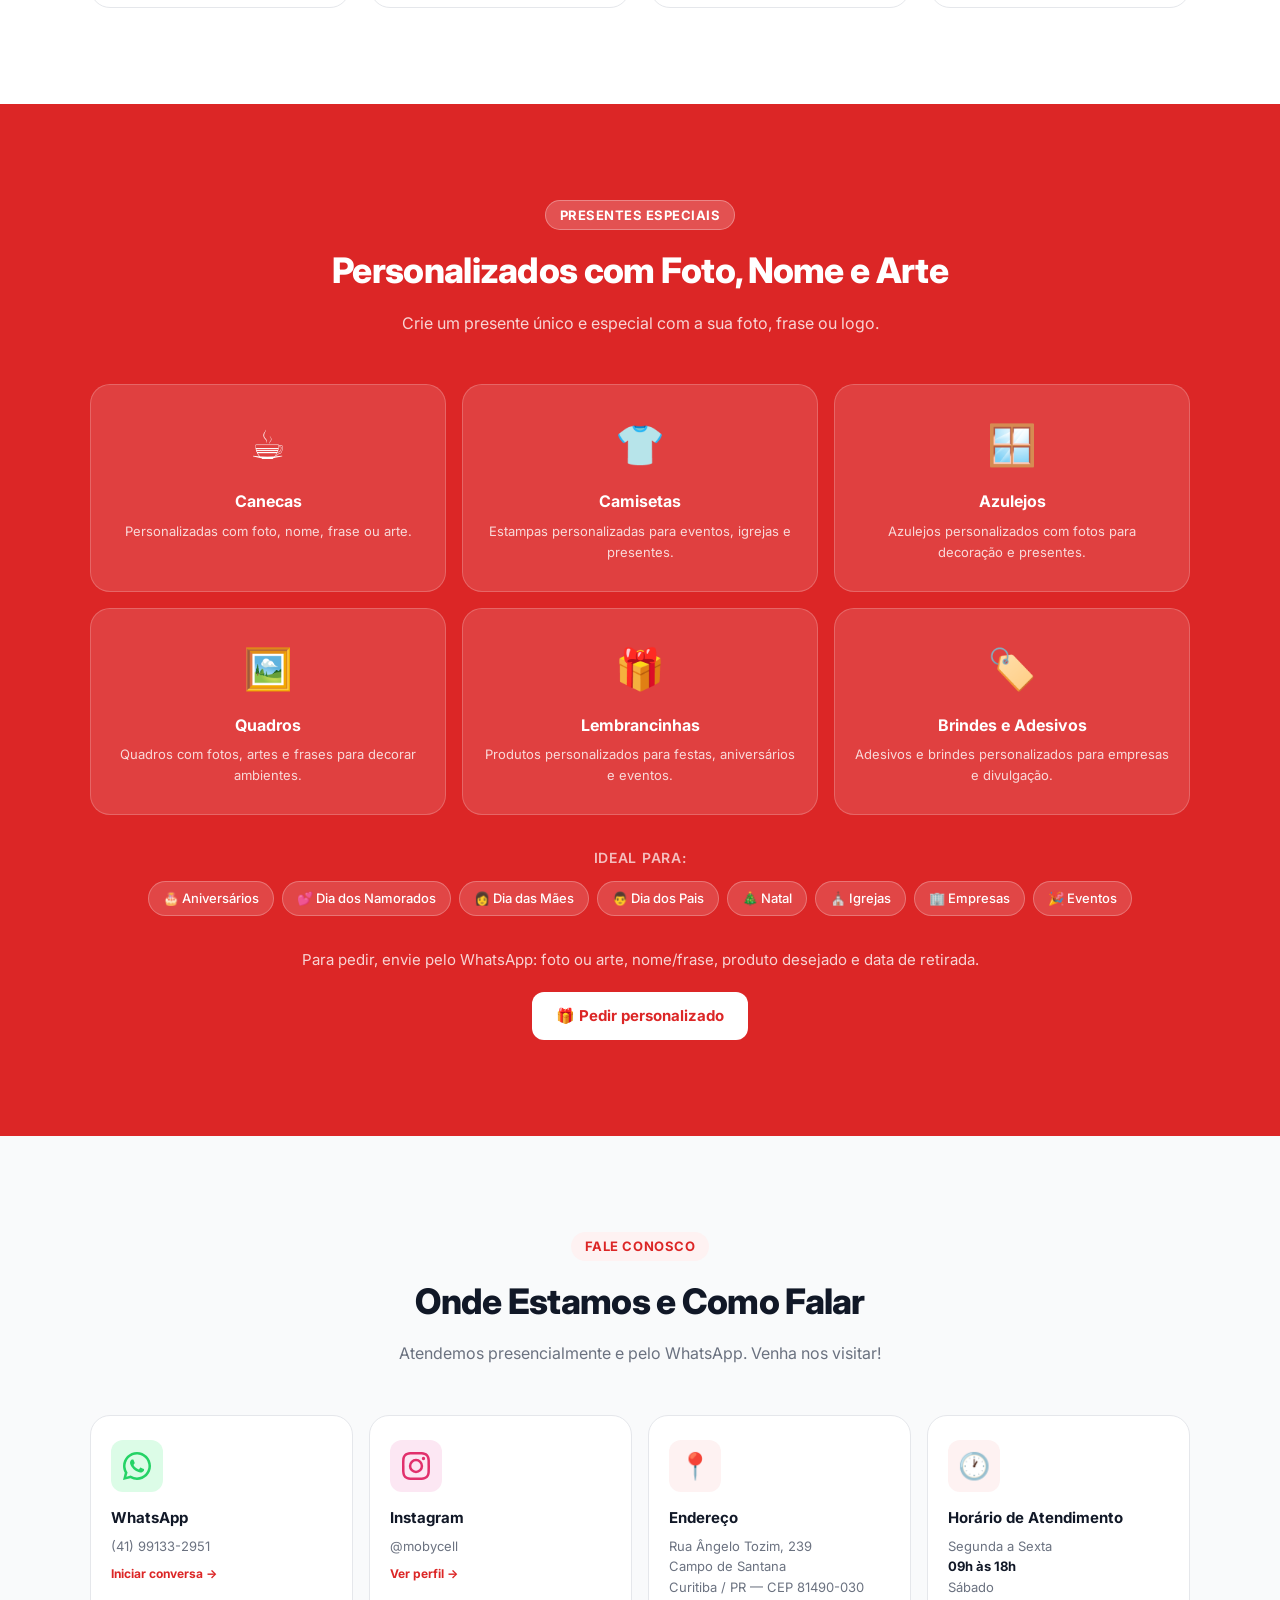
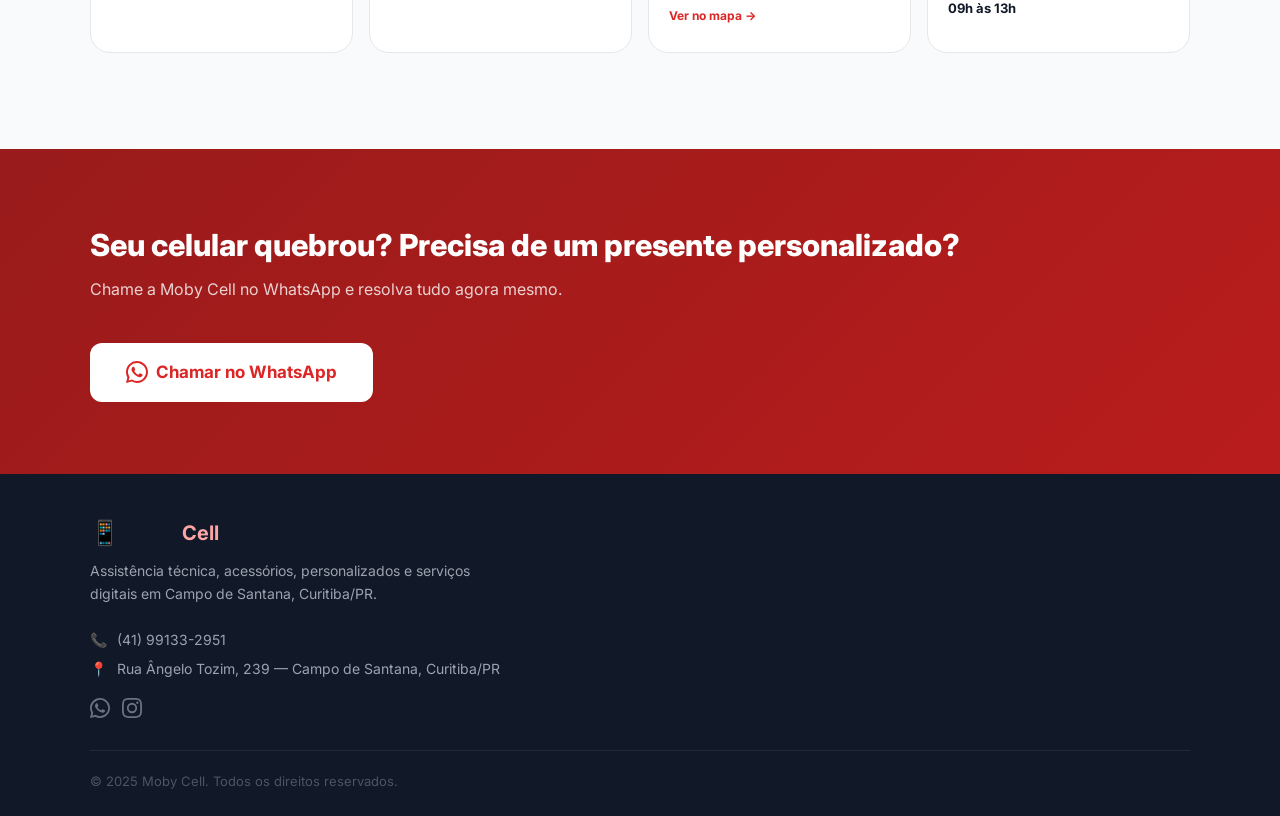
==== commit 92439a3b: "feat: redesign completo com cores da Moby Cell e informações reais - Paleta vermelho e branco confor" ====
--- a/index.html
+++ b/index.html
@@ -3,8 +3,9 @@
 <head>
   <meta charset="UTF-8" />
   <meta name="viewport" content="width=device-width, initial-scale=1.0" />
-  <title>Moby Cell – Celulares e Acessórios</title>
-  <meta name="description" content="Moby Cell – Sua loja de celulares e acessórios. Encontre os melhores produtos com qualidade e preço justo." />
+  <title>Moby Cell – Assistência Técnica, Acessórios e Personalizados em Curitiba</title>
+  <meta name="description" content="Moby Cell em Campo de Santana, Curitiba/PR. Assistência técnica para celulares, acessórios, impressões, personalizados e serviços digitais em um só lugar." />
+  <meta name="keywords" content="assistência técnica Curitiba, conserto de celular Campo de Santana, troca de tela, caneca personalizada, impressão Curitiba, Moby Cell" />
   <link rel="stylesheet" href="style.css" />
   <link rel="preconnect" href="https://fonts.googleapis.com" />
   <link rel="preconnect" href="https://fonts.gstatic.com" crossorigin />
@@ -15,76 +16,83 @@
   <!-- HEADER -->
   <header class="header">
     <div class="container header-inner">
-      <a href="#" class="logo">
-        <span class="logo-icon">📱</span>
+      <a href="#inicio" class="logo">
+        <div class="logo-icon-wrap">📱</div>
         <span class="logo-text">Moby<strong>Cell</strong></span>
       </a>
       <nav class="nav" id="nav">
+        <a href="#inicio">Início</a>
         <a href="#sobre">Sobre</a>
+        <a href="#assistencia">Assistência</a>
         <a href="#servicos">Serviços</a>
-        <a href="#produtos">Produtos</a>
+        <a href="#personalizados">Personalizados</a>
         <a href="#contato">Contato</a>
       </nav>
-      <a href="https://wa.me/5500000000000" target="_blank" class="btn btn-whatsapp header-cta">
-        <svg width="20" height="20" viewBox="0 0 24 24" fill="currentColor"><path d="M17.472 14.382c-.297-.149-1.758-.867-2.03-.967-.273-.099-.471-.148-.67.15-.197.297-.767.966-.94 1.164-.173.199-.347.223-.644.075-.297-.15-1.255-.463-2.39-1.475-.883-.788-1.48-1.761-1.653-2.059-.173-.297-.018-.458.13-.606.134-.133.298-.347.446-.52.149-.174.198-.298.298-.497.099-.198.05-.371-.025-.52-.075-.149-.669-1.612-.916-2.207-.242-.579-.487-.5-.669-.51-.173-.008-.371-.01-.57-.01-.198 0-.52.074-.792.372-.272.297-1.04 1.016-1.04 2.479 0 1.462 1.065 2.875 1.213 3.074.149.198 2.096 3.2 5.077 4.487.709.306 1.262.489 1.694.625.712.227 1.36.195 1.871.118.571-.085 1.758-.719 2.006-1.413.248-.694.248-1.289.173-1.413-.074-.124-.272-.198-.57-.347z"/><path d="M12 0C5.373 0 0 5.373 0 12c0 2.123.554 4.118 1.528 5.847L0 24l6.335-1.508A11.945 11.945 0 0012 24c6.627 0 12-5.373 12-12S18.627 0 12 0zm0 21.818a9.818 9.818 0 01-5.007-1.369l-.36-.214-3.727.978.996-3.638-.235-.374A9.818 9.818 0 1112 21.818z"/></svg>
-        Fale no WhatsApp
+      <a href="https://wa.me/5541991332951?text=Olá! Vim pelo site e gostaria de um orçamento." target="_blank" class="btn btn-whatsapp header-cta">
+        <svg width="18" height="18" viewBox="0 0 24 24" fill="currentColor"><path d="M17.472 14.382c-.297-.149-1.758-.867-2.03-.967-.273-.099-.471-.148-.67.15-.197.297-.767.966-.94 1.164-.173.199-.347.223-.644.075-.297-.15-1.255-.463-2.39-1.475-.883-.788-1.48-1.761-1.653-2.059-.173-.297-.018-.458.13-.606.134-.133.298-.347.446-.52.149-.174.198-.298.298-.497.099-.198.05-.371-.025-.52-.075-.149-.669-1.612-.916-2.207-.242-.579-.487-.5-.669-.51-.173-.008-.371-.01-.57-.01-.198 0-.52.074-.792.372-.272.297-1.04 1.016-1.04 2.479 0 1.462 1.065 2.875 1.213 3.074.149.198 2.096 3.2 5.077 4.487.709.306 1.262.489 1.694.625.712.227 1.36.195 1.871.118.571-.085 1.758-.719 2.006-1.413.248-.694.248-1.289.173-1.413-.074-.124-.272-.198-.57-.347z"/><path d="M12 0C5.373 0 0 5.373 0 12c0 2.123.554 4.118 1.528 5.847L0 24l6.335-1.508A11.945 11.945 0 0012 24c6.627 0 12-5.373 12-12S18.627 0 12 0zm0 21.818a9.818 9.818 0 01-5.007-1.369l-.36-.214-3.727.978.996-3.638-.235-.374A9.818 9.818 0 1112 21.818z"/></svg>
+        Chamar no WhatsApp
       </a>
-      <button class="menu-toggle" id="menuToggle" aria-label="Menu">
+      <button class="menu-toggle" id="menuToggle" aria-label="Abrir menu">
         <span></span><span></span><span></span>
       </button>
     </div>
   </header>
 
   <!-- HERO -->
-  <section class="hero">
+  <section class="hero" id="inicio">
+    <div class="hero-bg"></div>
     <div class="container hero-inner">
       <div class="hero-content">
-        <span class="badge">✨ Novidades toda semana</span>
-        <h1>Seu próximo celular está aqui</h1>
-        <p>Celulares, acessórios e muito mais com <strong>qualidade garantida</strong> e o melhor preço da região.</p>
+        <span class="badge">📍 Campo de Santana — Curitiba/PR</span>
+        <h1>Seu ponto de serviços do bairro</h1>
+        <p>Assistência técnica, acessórios, personalizados, impressões e soluções digitais em um só lugar. Atendimento rápido e de confiança.</p>
         <div class="hero-actions">
-          <a href="#contato" class="btn btn-primary">Ver serviços</a>
-          <a href="https://wa.me/5500000000000" target="_blank" class="btn btn-outline">Falar com a loja</a>
-        </div>
-      </div>
-      <div class="hero-visual">
-        <div class="hero-card">
-          <div class="phone-mockup">
-            <div class="phone-screen">
-              <span>📱</span>
-            </div>
-          </div>
-          <div class="floating-tag tag-1">🔋 Bateria 100%</div>
-          <div class="floating-tag tag-2">✅ Garantia</div>
-          <div class="floating-tag tag-3">🚀 Entrega rápida</div>
-        </div>
-      </div>
-    </div>
-  </section>
+          <a href="https://wa.me/5541991332951?text=Olá! Vim pelo site e gostaria de um orçamento." target="_blank" class="btn btn-white">
+            <svg width="20" height="20" viewBox="0 0 24 24" fill="currentColor"><path d="M17.472 14.382c-.297-.149-1.758-.867-2.03-.967-.273-.099-.471-.148-.67.15-.197.297-.767.966-.94 1.164-.173.199-.347.223-.644.075-.297-.15-1.255-.463-2.39-1.475-.883-.788-1.48-1.761-1.653-2.059-.173-.297-.018-.458.13-.606.134-.133.298-.347.446-.52.149-.174.198-.298.298-.497.099-.198.05-.371-.025-.52-.075-.149-.669-1.612-.916-2.207-.242-.579-.487-.5-.669-.51-.173-.008-.371-.01-.57-.01-.198 0-.52.074-.792.372-.272.297-1.04 1.016-1.04 2.479 0 1.462 1.065 2.875 1.213 3.074.149.198 2.096 3.2 5.077 4.487.709.306 1.262.489 1.694.625.712.227 1.36.195 1.871.118.571-.085 1.758-.719 2.006-1.413.248-.694.248-1.289.173-1.413-.074-.124-.272-.198-.57-.347z"/><path d="M12 0C5.373 0 0 5.373 0 12c0 2.123.554 4.118 1.528 5.847L0 24l6.335-1.508A11.945 11.945 0 0012 24c6.627 0 12-5.373 12-12S18.627 0 12 0zm0 21.818a9.818 9.818 0 01-5.007-1.369l-.36-.214-3.727.978.996-3.638-.235-.374A9.818 9.818 0 1112 21.818z"/></svg>
+            Solicitar orçamento
+          </a>
+          <a href="#servicos" class="btn btn-outline-white">Conhecer serviços</a>
+        </div>
+      </div>
+      <div class="hero-cards">
+        <div class="hero-mini-card">🔧 <span>Conserto de celulares</span></div>
+        <div class="hero-mini-card">🖨️ <span>Impressões e documentos</span></div>
+        <div class="hero-mini-card">🎁 <span>Personalizados</span></div>
+        <div class="hero-mini-card">📱 <span>Acessórios</span></div>
+      </div>
+    </div>
+  </section>
+
+  <!-- FRASE DESTAQUE -->
+  <div class="frase-destaque">
+    <div class="container">
+      <p>Do conserto do celular ao presente personalizado — <strong>tudo na Moby Cell.</strong></p>
+    </div>
+  </div>
 
   <!-- DIFERENCIAIS -->
-  <section class="features">
-    <div class="container">
-      <div class="features-grid">
-        <div class="feature-item">
-          <div class="feature-icon">🏆</div>
-          <h3>Qualidade garantida</h3>
-          <p>Produtos originais com nota fiscal e garantia do fabricante.</p>
-        </div>
-        <div class="feature-item">
-          <div class="feature-icon">💰</div>
-          <h3>Melhor preço</h3>
-          <p>Parcele em até 12x e encontre o melhor custo-benefício.</p>
-        </div>
-        <div class="feature-item">
-          <div class="feature-icon">🛠️</div>
-          <h3>Assistência técnica</h3>
-          <p>Conserto rápido com orçamento gratuito e sem compromisso.</p>
-        </div>
-        <div class="feature-item">
-          <div class="feature-icon">💬</div>
-          <h3>Atendimento humano</h3>
-          <p>Equipe pronta para te ajudar a escolher o melhor produto.</p>
+  <section class="diferenciais">
+    <div class="container">
+      <div class="diferenciais-grid">
+        <div class="diferencial-item">
+          <div class="diferencial-icon">⚡</div>
+          <h3>Atendimento rápido</h3>
+          <p>Diagnóstico e orçamento ágeis para você não ficar sem celular.</p>
+        </div>
+        <div class="diferencial-item">
+          <div class="diferencial-icon">🏘️</div>
+          <h3>Loja de bairro</h3>
+          <p>Atendimento próximo, personalizado e de confiança para toda a comunidade.</p>
+        </div>
+        <div class="diferencial-item">
+          <div class="diferencial-icon">✅</div>
+          <h3>Tudo em um lugar</h3>
+          <p>Conserto, impressão, acessórios e personalizados sem precisar ir a vários lugares.</p>
+        </div>
+        <div class="diferencial-item">
+          <div class="diferencial-icon">🤝</div>
+          <h3>Atendimento empresas</h3>
+          <p>Emitimos nota, buscamos e levamos aparelhos. Parceria para pequenos negócios.</p>
         </div>
       </div>
     </div>
@@ -93,29 +101,87 @@
   <!-- SOBRE -->
   <section class="sobre" id="sobre">
     <div class="container sobre-inner">
+      <div class="sobre-visual">
+        <div class="sobre-card-main">
+          <span class="sobre-emoji">📱</span>
+          <p class="sobre-slogan">"Seu ponto de serviços do bairro"</p>
+        </div>
+        <div class="sobre-stats">
+          <div class="stat-item">
+            <strong>Campo de Santana</strong>
+            <span>Curitiba / PR</span>
+          </div>
+          <div class="stat-item">
+            <strong>6+ serviços</strong>
+            <span>Em um só lugar</span>
+          </div>
+          <div class="stat-item">
+            <strong>100%</strong>
+            <span>Compromisso</span>
+          </div>
+        </div>
+      </div>
       <div class="sobre-text">
         <span class="section-label">Sobre nós</span>
-        <h2>A Moby Cell nasceu para conectar você ao que há de melhor</h2>
-        <p>Somos uma loja especializada em celulares e acessórios com foco em <strong>atendimento personalizado</strong> e produtos de qualidade. Nosso time está sempre atualizado com as últimas novidades do mercado mobile.</p>
-        <p>Seja para comprar um smartphone novo, trocar a tela, ou encontrar o acessório perfeito — a Moby Cell é o seu destino.</p>
-        <a href="https://wa.me/5500000000000" target="_blank" class="btn btn-primary">Falar conosco</a>
-      </div>
-      <div class="sobre-stats">
-        <div class="stat-card">
-          <span class="stat-number">500+</span>
-          <span class="stat-label">Clientes atendidos</span>
-        </div>
-        <div class="stat-card">
-          <span class="stat-number">5⭐</span>
-          <span class="stat-label">Avaliação média</span>
-        </div>
-        <div class="stat-card">
-          <span class="stat-number">100%</span>
-          <span class="stat-label">Satisfação garantida</span>
-        </div>
-        <div class="stat-card">
-          <span class="stat-number">3+</span>
-          <span class="stat-label">Anos no mercado</span>
+        <h2>Mais que uma assistência técnica</h2>
+        <p>A <strong>Moby Cell</strong> nasceu para ser o ponto de serviços completo do bairro. Começamos com foco em assistência técnica de celulares e, com o tempo, ampliamos para atender melhor a nossa comunidade.</p>
+        <p>Hoje oferecemos manutenção de aparelhos, acessórios, impressões, serviços digitais, personalizados e gráfica rápida — tudo com atendimento simples, direto e eficiente.</p>
+        <div class="sobre-valores">
+          <div class="valor-item"><span class="valor-icon">🎯</span> <div><strong>Missão</strong> <p>Soluções práticas, rápidas e acessíveis para facilitar o dia a dia.</p></div></div>
+          <div class="valor-item"><span class="valor-icon">👁️</span> <div><strong>Visão</strong> <p>Ser referência em confiança e variedade de serviços no bairro.</p></div></div>
+        </div>
+        <a href="https://wa.me/5541991332951" target="_blank" class="btn btn-primary">Falar com a Moby Cell</a>
+      </div>
+    </div>
+  </section>
+
+  <!-- ASSISTÊNCIA TÉCNICA -->
+  <section class="assistencia" id="assistencia">
+    <div class="container">
+      <div class="section-header">
+        <span class="section-label">Principal área da loja</span>
+        <h2>Assistência Técnica para Celulares</h2>
+        <p>Seu celular apresentou problema? Fazemos diagnóstico, orçamento gratuito e reparos com agilidade e cuidado.</p>
+      </div>
+      <div class="assistencia-inner">
+        <div class="assistencia-lista">
+          <div class="repair-item"><span>🔲</span> Troca de tela</div>
+          <div class="repair-item"><span>🔋</span> Troca de bateria</div>
+          <div class="repair-item"><span>🔌</span> Troca de conector de carga</div>
+          <div class="repair-item"><span>📷</span> Troca de câmera</div>
+          <div class="repair-item"><span>🔊</span> Troca de alto-falante</div>
+          <div class="repair-item"><span>🎤</span> Troca de microfone</div>
+          <div class="repair-item"><span>📳</span> Troca de vibra</div>
+          <div class="repair-item"><span>🔘</span> Troca de botões</div>
+          <div class="repair-item"><span>💧</span> Análise de oxidação</div>
+          <div class="repair-item"><span>🧪</span> Banho químico</div>
+          <div class="repair-item"><span>🔓</span> Desbloqueios e configurações</div>
+          <div class="repair-item"><span>💾</span> Backup e transferência de dados</div>
+          <div class="repair-item"><span>🔄</span> Formatação de aparelhos</div>
+          <div class="repair-item"><span>📲</span> Instalação de aplicativos</div>
+          <div class="repair-item"><span>🧹</span> Limpeza e avaliação técnica</div>
+        </div>
+        <div class="assistencia-cta">
+          <div class="cta-box">
+            <h3>Precisa de orçamento?</h3>
+            <p>Envie as informações do seu aparelho pelo WhatsApp e nossa equipe responde rapidinho.</p>
+            <ul class="orcamento-lista">
+              <li>✅ Modelo do aparelho</li>
+              <li>✅ Problema apresentado</li>
+              <li>✅ Se liga ou não</li>
+              <li>✅ Foto do aparelho (se possível)</li>
+            </ul>
+            <a href="https://wa.me/5541991332951?text=Olá! Preciso de um orçamento para meu celular." target="_blank" class="btn btn-primary btn-full">
+              <svg width="18" height="18" viewBox="0 0 24 24" fill="currentColor"><path d="M17.472 14.382c-.297-.149-1.758-.867-2.03-.967-.273-.099-.471-.148-.67.15-.197.297-.767.966-.94 1.164-.173.199-.347.223-.644.075-.297-.15-1.255-.463-2.39-1.475-.883-.788-1.48-1.761-1.653-2.059-.173-.297-.018-.458.13-.606.134-.133.298-.347.446-.52.149-.174.198-.298.298-.497.099-.198.05-.371-.025-.52-.075-.149-.669-1.612-.916-2.207-.242-.579-.487-.5-.669-.51-.173-.008-.371-.01-.57-.01-.198 0-.52.074-.792.372-.272.297-1.04 1.016-1.04 2.479 0 1.462 1.065 2.875 1.213 3.074.149.198 2.096 3.2 5.077 4.487.709.306 1.262.489 1.694.625.712.227 1.36.195 1.871.118.571-.085 1.758-.719 2.006-1.413.248-.694.248-1.289.173-1.413-.074-.124-.272-.198-.57-.347z"/><path d="M12 0C5.373 0 0 5.373 0 12c0 2.123.554 4.118 1.528 5.847L0 24l6.335-1.508A11.945 11.945 0 0012 24c6.627 0 12-5.373 12-12S18.627 0 12 0zm0 21.818a9.818 9.818 0 01-5.007-1.369l-.36-.214-3.727.978.996-3.638-.235-.374A9.818 9.818 0 1112 21.818z"/></svg>
+              Solicitar orçamento
+            </a>
+            <p class="aviso">Os valores variam conforme modelo e peça. O orçamento é gratuito e sem compromisso.</p>
+          </div>
+          <div class="empresa-box">
+            <h4>🏢 Atendimento para empresas</h4>
+            <p>Emitimos nota fiscal, buscamos e levamos aparelhos. Reparos rápidos no local ou em laboratório.</p>
+            <a href="https://wa.me/5541991332951?text=Olá! Tenho uma empresa e preciso de atendimento técnico." target="_blank" class="btn btn-outline-red btn-full">Falar sobre parceria</a>
+          </div>
         </div>
       </div>
     </div>
@@ -126,89 +192,101 @@
     <div class="container">
       <div class="section-header">
         <span class="section-label">O que fazemos</span>
-        <h2>Nossos Serviços</h2>
-        <p>Tudo que você precisa para o seu celular em um só lugar.</p>
+        <h2>Todos os Nossos Serviços</h2>
+        <p>Na Moby Cell você resolve tudo em um só lugar.</p>
       </div>
       <div class="servicos-grid">
+
         <div class="servico-card">
-          <div class="servico-icon">📱</div>
-          <h3>Venda de Celulares</h3>
-          <p>Os melhores smartphones das marcas mais confiáveis do mercado com parcelas facilitadas.</p>
-        </div>
+          <div class="servico-icon-wrap">📱</div>
+          <h3>Acessórios para Celular</h3>
+          <p>Capinhas, películas 3D, carregadores turbo, cabos USB, fontes, fones de ouvido, caixas de som, suportes e adaptadores.</p>
+          <a href="https://wa.me/5541991332951?text=Olá! Quero saber sobre acessórios disponíveis." target="_blank" class="servico-link">Ver disponibilidade →</a>
+        </div>
+
         <div class="servico-card">
-          <div class="servico-icon">🔌</div>
-          <h3>Acessórios</h3>
-          <p>Capinhas, películas, carregadores, fones de ouvido, cabos e muito mais.</p>
-        </div>
+          <div class="servico-icon-wrap">🖨️</div>
+          <h3>Serviços Digitais</h3>
+          <p>Impressão colorida e P&B, cópias, scanner, digitalização, plastificação, encadernação, currículos, boletos e cadastros online.</p>
+          <a href="https://wa.me/5541991332951?text=Olá! Preciso de um serviço de impressão." target="_blank" class="servico-link">Enviar arquivo →</a>
+        </div>
+
         <div class="servico-card">
-          <div class="servico-icon">🔧</div>
-          <h3>Assistência Técnica</h3>
-          <p>Troca de tela, bateria, conector e outros reparos com agilidade e garantia.</p>
-        </div>
+          <div class="servico-icon-wrap">📸</div>
+          <h3>Fotos e Imagens</h3>
+          <p>Foto 3x4, fotos 10x15, estilo polaroide, impressão de fotos para documentos, presentes e lembranças especiais.</p>
+          <a href="https://wa.me/5541991332951?text=Olá! Preciso tirar fotos 3x4 ou imprimir fotos." target="_blank" class="servico-link">Pedir fotos →</a>
+        </div>
+
         <div class="servico-card">
-          <div class="servico-icon">🔄</div>
-          <h3>Troca e Seminovos</h3>
-          <p>Dê entrada no seu celular antigo e saia com um novo. Seminovos revisados disponíveis.</p>
-        </div>
-        <div class="servico-card">
-          <div class="servico-icon">🛡️</div>
-          <h3>Película Instalada</h3>
-          <p>Instalação profissional de películas de vidro sem bolhas e com garantia.</p>
-        </div>
-        <div class="servico-card">
-          <div class="servico-icon">💳</div>
-          <h3>Parcelamento</h3>
-          <p>Parcele em até 12x no cartão com as melhores condições do mercado.</p>
-        </div>
-      </div>
-    </div>
-  </section>
-
-  <!-- PRODUTOS em destaque -->
-  <section class="produtos" id="produtos">
-    <div class="container">
-      <div class="section-header">
-        <span class="section-label">Em destaque</span>
-        <h2>Produtos Populares</h2>
-        <p>Consulte disponibilidade e preços atualizados diretamente com a gente.</p>
-      </div>
-      <div class="produtos-grid">
-        <div class="produto-card">
-          <div class="produto-img">📱</div>
-          <div class="produto-info">
-            <span class="produto-categoria">Smartphones</span>
-            <h3>iPhones</h3>
-            <p>Linha completa Apple disponível — novos e seminovos.</p>
-            <a href="https://wa.me/5500000000000?text=Olá! Quero saber sobre iPhones disponíveis." target="_blank" class="btn btn-sm">Consultar preço</a>
-          </div>
-        </div>
-        <div class="produto-card">
-          <div class="produto-img">🤖</div>
-          <div class="produto-info">
-            <span class="produto-categoria">Smartphones</span>
-            <h3>Samsung Galaxy</h3>
-            <p>Modelos S, A e M com as melhores condições de parcelamento.</p>
-            <a href="https://wa.me/5500000000000?text=Olá! Quero saber sobre Samsung Galaxy disponíveis." target="_blank" class="btn btn-sm">Consultar preço</a>
-          </div>
-        </div>
-        <div class="produto-card">
-          <div class="produto-img">🎧</div>
-          <div class="produto-info">
-            <span class="produto-categoria">Acessórios</span>
-            <h3>Fones & Earbuds</h3>
-            <p>AirPods, Galaxy Buds, JBL e muito mais.</p>
-            <a href="https://wa.me/5500000000000?text=Olá! Quero saber sobre fones disponíveis." target="_blank" class="btn btn-sm">Consultar preço</a>
-          </div>
-        </div>
-        <div class="produto-card">
-          <div class="produto-img">🔋</div>
-          <div class="produto-info">
-            <span class="produto-categoria">Acessórios</span>
-            <h3>Carregadores</h3>
-            <p>Turbo charge, carregamento sem fio e cabos de alta qualidade.</p>
-            <a href="https://wa.me/5500000000000?text=Olá! Quero saber sobre carregadores disponíveis." target="_blank" class="btn btn-sm">Consultar preço</a>
-          </div>
-        </div>
+          <div class="servico-icon-wrap">🖼️</div>
+          <h3>Gráfica Rápida</h3>
+          <p>Cartões de visita, panfletos, cardápios, adesivos, cartazes e materiais de divulgação para empresas, igrejas e eventos.</p>
+          <a href="https://wa.me/5541991332951?text=Olá! Preciso de materiais gráficos." target="_blank" class="servico-link">Pedir orçamento →</a>
+        </div>
+
+      </div>
+    </div>
+  </section>
+
+  <!-- PERSONALIZADOS -->
+  <section class="personalizados" id="personalizados">
+    <div class="container">
+      <div class="section-header section-header-white">
+        <span class="section-label-white">Presentes especiais</span>
+        <h2>Personalizados com Foto, Nome e Arte</h2>
+        <p>Crie um presente único e especial com a sua foto, frase ou logo.</p>
+      </div>
+      <div class="personalizados-grid">
+        <div class="personalizado-card">
+          <div class="personalizado-emoji">☕</div>
+          <h3>Canecas</h3>
+          <p>Personalizadas com foto, nome, frase ou arte.</p>
+        </div>
+        <div class="personalizado-card">
+          <div class="personalizado-emoji">👕</div>
+          <h3>Camisetas</h3>
+          <p>Estampas personalizadas para eventos, igrejas e presentes.</p>
+        </div>
+        <div class="personalizado-card">
+          <div class="personalizado-emoji">🪟</div>
+          <h3>Azulejos</h3>
+          <p>Azulejos personalizados com fotos para decoração e presentes.</p>
+        </div>
+        <div class="personalizado-card">
+          <div class="personalizado-emoji">🖼️</div>
+          <h3>Quadros</h3>
+          <p>Quadros com fotos, artes e frases para decorar ambientes.</p>
+        </div>
+        <div class="personalizado-card">
+          <div class="personalizado-emoji">🎁</div>
+          <h3>Lembrancinhas</h3>
+          <p>Produtos personalizados para festas, aniversários e eventos.</p>
+        </div>
+        <div class="personalizado-card">
+          <div class="personalizado-emoji">🏷️</div>
+          <h3>Brindes e Adesivos</h3>
+          <p>Adesivos e brindes personalizados para empresas e divulgação.</p>
+        </div>
+      </div>
+      <div class="personalizados-ocasioes">
+        <p>Ideal para:</p>
+        <div class="ocasioes-tags">
+          <span>🎂 Aniversários</span>
+          <span>💕 Dia dos Namorados</span>
+          <span>👩 Dia das Mães</span>
+          <span>👨 Dia dos Pais</span>
+          <span>🎄 Natal</span>
+          <span>⛪ Igrejas</span>
+          <span>🏢 Empresas</span>
+          <span>🎉 Eventos</span>
+        </div>
+      </div>
+      <div class="personalizados-cta">
+        <p>Para pedir, envie pelo WhatsApp: foto ou arte, nome/frase, produto desejado e data de retirada.</p>
+        <a href="https://wa.me/5541991332951?text=Olá! Quero fazer um produto personalizado." target="_blank" class="btn btn-white">
+          🎁 Pedir personalizado
+        </a>
       </div>
     </div>
   </section>
@@ -218,45 +296,47 @@
     <div class="container">
       <div class="section-header">
         <span class="section-label">Fale conosco</span>
-        <h2>Entre em Contato</h2>
-        <p>Estamos aqui para ajudar! Escolha o canal que preferir.</p>
+        <h2>Onde Estamos e Como Falar</h2>
+        <p>Atendemos presencialmente e pelo WhatsApp. Venha nos visitar!</p>
       </div>
       <div class="contato-grid">
-        <a href="https://wa.me/5500000000000" target="_blank" class="contato-card contato-whatsapp">
-          <div class="contato-icon">
-            <svg width="32" height="32" viewBox="0 0 24 24" fill="currentColor"><path d="M17.472 14.382c-.297-.149-1.758-.867-2.03-.967-.273-.099-.471-.148-.67.15-.197.297-.767.966-.94 1.164-.173.199-.347.223-.644.075-.297-.15-1.255-.463-2.39-1.475-.883-.788-1.48-1.761-1.653-2.059-.173-.297-.018-.458.13-.606.134-.133.298-.347.446-.52.149-.174.198-.298.298-.497.099-.198.05-.371-.025-.52-.075-.149-.669-1.612-.916-2.207-.242-.579-.487-.5-.669-.51-.173-.008-.371-.01-.57-.01-.198 0-.52.074-.792.372-.272.297-1.04 1.016-1.04 2.479 0 1.462 1.065 2.875 1.213 3.074.149.198 2.096 3.2 5.077 4.487.709.306 1.262.489 1.694.625.712.227 1.36.195 1.871.118.571-.085 1.758-.719 2.006-1.413.248-.694.248-1.289.173-1.413-.074-.124-.272-.198-.57-.347z"/><path d="M12 0C5.373 0 0 5.373 0 12c0 2.123.554 4.118 1.528 5.847L0 24l6.335-1.508A11.945 11.945 0 0012 24c6.627 0 12-5.373 12-12S18.627 0 12 0zm0 21.818a9.818 9.818 0 01-5.007-1.369l-.36-.214-3.727.978.996-3.638-.235-.374A9.818 9.818 0 1112 21.818z"/></svg>
-          </div>
-          <div>
+        <a href="https://wa.me/5541991332951?text=Olá! Vim pelo site e gostaria de um orçamento." target="_blank" class="contato-card contato-whatsapp">
+          <div class="contato-icon-wrap">
+            <svg width="28" height="28" viewBox="0 0 24 24" fill="currentColor"><path d="M17.472 14.382c-.297-.149-1.758-.867-2.03-.967-.273-.099-.471-.148-.67.15-.197.297-.767.966-.94 1.164-.173.199-.347.223-.644.075-.297-.15-1.255-.463-2.39-1.475-.883-.788-1.48-1.761-1.653-2.059-.173-.297-.018-.458.13-.606.134-.133.298-.347.446-.52.149-.174.198-.298.298-.497.099-.198.05-.371-.025-.52-.075-.149-.669-1.612-.916-2.207-.242-.579-.487-.5-.669-.51-.173-.008-.371-.01-.57-.01-.198 0-.52.074-.792.372-.272.297-1.04 1.016-1.04 2.479 0 1.462 1.065 2.875 1.213 3.074.149.198 2.096 3.2 5.077 4.487.709.306 1.262.489 1.694.625.712.227 1.36.195 1.871.118.571-.085 1.758-.719 2.006-1.413.248-.694.248-1.289.173-1.413-.074-.124-.272-.198-.57-.347z"/><path d="M12 0C5.373 0 0 5.373 0 12c0 2.123.554 4.118 1.528 5.847L0 24l6.335-1.508A11.945 11.945 0 0012 24c6.627 0 12-5.373 12-12S18.627 0 12 0zm0 21.818a9.818 9.818 0 01-5.007-1.369l-.36-.214-3.727.978.996-3.638-.235-.374A9.818 9.818 0 1112 21.818z"/></svg>
+          </div>
+          <div class="contato-info">
             <h3>WhatsApp</h3>
-            <p>(00) 00000-0000</p>
-            <span class="contato-link">Iniciar conversa →</span>
+            <p>(41) 99133-2951</p>
+            <span>Iniciar conversa →</span>
           </div>
         </a>
+
         <a href="https://instagram.com/mobycell" target="_blank" class="contato-card contato-instagram">
-          <div class="contato-icon">
-            <svg width="32" height="32" viewBox="0 0 24 24" fill="currentColor"><path d="M12 2.163c3.204 0 3.584.012 4.85.07 3.252.148 4.771 1.691 4.919 4.919.058 1.265.069 1.645.069 4.849 0 3.205-.012 3.584-.069 4.849-.149 3.225-1.664 4.771-4.919 4.919-1.266.058-1.644.07-4.85.07-3.204 0-3.584-.012-4.849-.07-3.26-.149-4.771-1.699-4.919-4.92-.058-1.265-.07-1.644-.07-4.849 0-3.204.013-3.583.07-4.849.149-3.227 1.664-4.771 4.919-4.919 1.266-.057 1.645-.069 4.849-.069zM12 0C8.741 0 8.333.014 7.053.072 2.695.272.273 2.69.073 7.052.014 8.333 0 8.741 0 12c0 3.259.014 3.668.072 4.948.2 4.358 2.618 6.78 6.98 6.98C8.333 23.986 8.741 24 12 24c3.259 0 3.668-.014 4.948-.072 4.354-.2 6.782-2.618 6.979-6.98.059-1.28.073-1.689.073-4.948 0-3.259-.014-3.667-.072-4.947-.196-4.354-2.617-6.78-6.979-6.98C15.668.014 15.259 0 12 0zm0 5.838a6.162 6.162 0 100 12.324 6.162 6.162 0 000-12.324zM12 16a4 4 0 110-8 4 4 0 010 8zm6.406-11.845a1.44 1.44 0 100 2.881 1.44 1.44 0 000-2.881z"/></svg>
-          </div>
-          <div>
+          <div class="contato-icon-wrap">
+            <svg width="28" height="28" viewBox="0 0 24 24" fill="currentColor"><path d="M12 2.163c3.204 0 3.584.012 4.85.07 3.252.148 4.771 1.691 4.919 4.919.058 1.265.069 1.645.069 4.849 0 3.205-.012 3.584-.069 4.849-.149 3.225-1.664 4.771-4.919 4.919-1.266.058-1.644.07-4.85.07-3.204 0-3.584-.012-4.849-.07-3.26-.149-4.771-1.699-4.919-4.92-.058-1.265-.07-1.644-.07-4.849 0-3.204.013-3.583.07-4.849.149-3.227 1.664-4.771 4.919-4.919 1.266-.057 1.645-.069 4.849-.069zM12 0C8.741 0 8.333.014 7.053.072 2.695.272.273 2.69.073 7.052.014 8.333 0 8.741 0 12c0 3.259.014 3.668.072 4.948.2 4.358 2.618 6.78 6.98 6.98C8.333 23.986 8.741 24 12 24c3.259 0 3.668-.014 4.948-.072 4.354-.2 6.782-2.618 6.979-6.98.059-1.28.073-1.689.073-4.948 0-3.259-.014-3.667-.072-4.947-.196-4.354-2.617-6.78-6.979-6.98C15.668.014 15.259 0 12 0zm0 5.838a6.162 6.162 0 100 12.324 6.162 6.162 0 000-12.324zM12 16a4 4 0 110-8 4 4 0 010 8zm6.406-11.845a1.44 1.44 0 100 2.881 1.44 1.44 0 000-2.881z"/></svg>
+          </div>
+          <div class="contato-info">
             <h3>Instagram</h3>
             <p>@mobycell</p>
-            <span class="contato-link">Ver perfil →</span>
+            <span>Ver perfil →</span>
           </div>
         </a>
+
         <div class="contato-card contato-endereco">
-          <div class="contato-icon">
-            <svg width="32" height="32" viewBox="0 0 24 24" fill="currentColor"><path d="M12 0C7.802 0 4 3.403 4 7.602 4 11.8 7.469 16.812 12 24c4.531-7.188 8-12.2 8-16.398C20 3.403 16.199 0 12 0zm0 11a3 3 0 110-6 3 3 0 010 6z"/></svg>
-          </div>
-          <div>
+          <div class="contato-icon-wrap">📍</div>
+          <div class="contato-info">
             <h3>Endereço</h3>
-            <p>Rua Exemplo, 123<br />Bairro – Cidade/UF</p>
-            <span class="contato-link">Ver no mapa →</span>
-          </div>
-        </div>
+            <p>Rua Ângelo Tozim, 239<br/>Campo de Santana<br/>Curitiba / PR — CEP 81490-030</p>
+            <a href="https://maps.google.com/?q=Rua+Angelo+Tozim+239+Campo+de+Santana+Curitiba" target="_blank" class="contato-link-mapa">Ver no mapa →</a>
+          </div>
+        </div>
+
         <div class="contato-card contato-horario">
-          <div class="contato-icon">🕐</div>
-          <div>
-            <h3>Horário</h3>
-            <p>Seg–Sex: 9h às 18h<br />Sábado: 9h às 13h</p>
+          <div class="contato-icon-wrap">🕐</div>
+          <div class="contato-info">
+            <h3>Horário de Atendimento</h3>
+            <p>Segunda a Sexta<br/><strong>09h às 18h</strong></p>
+            <p>Sábado<br/><strong>09h às 13h</strong></p>
           </div>
         </div>
       </div>
@@ -264,11 +344,13 @@
   </section>
 
   <!-- CTA FINAL -->
-  <section class="cta-section">
-    <div class="container cta-inner">
-      <h2>Pronto para encontrar seu próximo celular?</h2>
-      <p>Fale com a gente agora e descubra as melhores ofertas da Moby Cell.</p>
-      <a href="https://wa.me/5500000000000" target="_blank" class="btn btn-whatsapp btn-lg">
+  <section class="cta-final">
+    <div class="container cta-final-inner">
+      <div>
+        <h2>Seu celular quebrou? Precisa de um presente personalizado?</h2>
+        <p>Chame a Moby Cell no WhatsApp e resolva tudo agora mesmo.</p>
+      </div>
+      <a href="https://wa.me/5541991332951?text=Olá! Vim pelo site e gostaria de atendimento." target="_blank" class="btn btn-white btn-lg">
         <svg width="22" height="22" viewBox="0 0 24 24" fill="currentColor"><path d="M17.472 14.382c-.297-.149-1.758-.867-2.03-.967-.273-.099-.471-.148-.67.15-.197.297-.767.966-.94 1.164-.173.199-.347.223-.644.075-.297-.15-1.255-.463-2.39-1.475-.883-.788-1.48-1.761-1.653-2.059-.173-.297-.018-.458.13-.606.134-.133.298-.347.446-.52.149-.174.198-.298.298-.497.099-.198.05-.371-.025-.52-.075-.149-.669-1.612-.916-2.207-.242-.579-.487-.5-.669-.51-.173-.008-.371-.01-.57-.01-.198 0-.52.074-.792.372-.272.297-1.04 1.016-1.04 2.479 0 1.462 1.065 2.875 1.213 3.074.149.198 2.096 3.2 5.077 4.487.709.306 1.262.489 1.694.625.712.227 1.36.195 1.871.118.571-.085 1.758-.719 2.006-1.413.248-.694.248-1.289.173-1.413-.074-.124-.272-.198-.57-.347z"/><path d="M12 0C5.373 0 0 5.373 0 12c0 2.123.554 4.118 1.528 5.847L0 24l6.335-1.508A11.945 11.945 0 0012 24c6.627 0 12-5.373 12-12S18.627 0 12 0zm0 21.818a9.818 9.818 0 01-5.007-1.369l-.36-.214-3.727.978.996-3.638-.235-.374A9.818 9.818 0 1112 21.818z"/></svg>
         Chamar no WhatsApp
       </a>
@@ -278,25 +360,32 @@
   <!-- FOOTER -->
   <footer class="footer">
     <div class="container footer-inner">
-      <div class="logo">
-        <span class="logo-icon">📱</span>
-        <span class="logo-text">Moby<strong>Cell</strong></span>
+      <div>
+        <div class="logo footer-logo">
+          <span class="logo-icon-wrap">📱</span>
+          <span class="logo-text">Moby<strong>Cell</strong></span>
+        </div>
+        <p class="footer-desc">Assistência técnica, acessórios, personalizados e serviços digitais em Campo de Santana, Curitiba/PR.</p>
+      </div>
+      <div class="footer-contato">
+        <p><strong>📞</strong> (41) 99133-2951</p>
+        <p><strong>📍</strong> Rua Ângelo Tozim, 239 — Campo de Santana, Curitiba/PR</p>
+        <div class="footer-social">
+          <a href="https://wa.me/5541991332951" target="_blank" aria-label="WhatsApp">
+            <svg width="20" height="20" viewBox="0 0 24 24" fill="currentColor"><path d="M17.472 14.382c-.297-.149-1.758-.867-2.03-.967-.273-.099-.471-.148-.67.15-.197.297-.767.966-.94 1.164-.173.199-.347.223-.644.075-.297-.15-1.255-.463-2.39-1.475-.883-.788-1.48-1.761-1.653-2.059-.173-.297-.018-.458.13-.606.134-.133.298-.347.446-.52.149-.174.198-.298.298-.497.099-.198.05-.371-.025-.52-.075-.149-.669-1.612-.916-2.207-.242-.579-.487-.5-.669-.51-.173-.008-.371-.01-.57-.01-.198 0-.52.074-.792.372-.272.297-1.04 1.016-1.04 2.479 0 1.462 1.065 2.875 1.213 3.074.149.198 2.096 3.2 5.077 4.487.709.306 1.262.489 1.694.625.712.227 1.36.195 1.871.118.571-.085 1.758-.719 2.006-1.413.248-.694.248-1.289.173-1.413-.074-.124-.272-.198-.57-.347z"/><path d="M12 0C5.373 0 0 5.373 0 12c0 2.123.554 4.118 1.528 5.847L0 24l6.335-1.508A11.945 11.945 0 0012 24c6.627 0 12-5.373 12-12S18.627 0 12 0zm0 21.818a9.818 9.818 0 01-5.007-1.369l-.36-.214-3.727.978.996-3.638-.235-.374A9.818 9.818 0 1112 21.818z"/></svg>
+          </a>
+          <a href="https://instagram.com/mobycell" target="_blank" aria-label="Instagram">
+            <svg width="20" height="20" viewBox="0 0 24 24" fill="currentColor"><path d="M12 2.163c3.204 0 3.584.012 4.85.07 3.252.148 4.771 1.691 4.919 4.919.058 1.265.069 1.645.069 4.849 0 3.205-.012 3.584-.069 4.849-.149 3.225-1.664 4.771-4.919 4.919-1.266.058-1.644.07-4.85.07-3.204 0-3.584-.012-4.849-.07-3.26-.149-4.771-1.699-4.919-4.92-.058-1.265-.07-1.644-.07-4.849 0-3.204.013-3.583.07-4.849.149-3.227 1.664-4.771 4.919-4.919 1.266-.057 1.645-.069 4.849-.069zM12 0C8.741 0 8.333.014 7.053.072 2.695.272.273 2.69.073 7.052.014 8.333 0 8.741 0 12c0 3.259.014 3.668.072 4.948.2 4.358 2.618 6.78 6.98 6.98C8.333 23.986 8.741 24 12 24c3.259 0 3.668-.014 4.948-.072 4.354-.2 6.782-2.618 6.979-6.98.059-1.28.073-1.689.073-4.948 0-3.259-.014-3.667-.072-4.947-.196-4.354-2.617-6.78-6.979-6.98C15.668.014 15.259 0 12 0zm0 5.838a6.162 6.162 0 100 12.324 6.162 6.162 0 000-12.324zM12 16a4 4 0 110-8 4 4 0 010 8zm6.406-11.845a1.44 1.44 0 100 2.881 1.44 1.44 0 000-2.881z"/></svg>
+          </a>
+        </div>
       </div>
       <p class="footer-copy">© 2025 Moby Cell. Todos os direitos reservados.</p>
-      <div class="footer-social">
-        <a href="https://instagram.com/mobycell" target="_blank" aria-label="Instagram">
-          <svg width="20" height="20" viewBox="0 0 24 24" fill="currentColor"><path d="M12 2.163c3.204 0 3.584.012 4.85.07 3.252.148 4.771 1.691 4.919 4.919.058 1.265.069 1.645.069 4.849 0 3.205-.012 3.584-.069 4.849-.149 3.225-1.664 4.771-4.919 4.919-1.266.058-1.644.07-4.85.07-3.204 0-3.584-.012-4.849-.07-3.26-.149-4.771-1.699-4.919-4.92-.058-1.265-.07-1.644-.07-4.849 0-3.204.013-3.583.07-4.849.149-3.227 1.664-4.771 4.919-4.919 1.266-.057 1.645-.069 4.849-.069zM12 0C8.741 0 8.333.014 7.053.072 2.695.272.273 2.69.073 7.052.014 8.333 0 8.741 0 12c0 3.259.014 3.668.072 4.948.2 4.358 2.618 6.78 6.98 6.98C8.333 23.986 8.741 24 12 24c3.259 0 3.668-.014 4.948-.072 4.354-.2 6.782-2.618 6.979-6.98.059-1.28.073-1.689.073-4.948 0-3.259-.014-3.667-.072-4.947-.196-4.354-2.617-6.78-6.979-6.98C15.668.014 15.259 0 12 0zm0 5.838a6.162 6.162 0 100 12.324 6.162 6.162 0 000-12.324zM12 16a4 4 0 110-8 4 4 0 010 8zm6.406-11.845a1.44 1.44 0 100 2.881 1.44 1.44 0 000-2.881z"/></svg>
-        </a>
-        <a href="https://wa.me/5500000000000" target="_blank" aria-label="WhatsApp">
-          <svg width="20" height="20" viewBox="0 0 24 24" fill="currentColor"><path d="M17.472 14.382c-.297-.149-1.758-.867-2.03-.967-.273-.099-.471-.148-.67.15-.197.297-.767.966-.94 1.164-.173.199-.347.223-.644.075-.297-.15-1.255-.463-2.39-1.475-.883-.788-1.48-1.761-1.653-2.059-.173-.297-.018-.458.13-.606.134-.133.298-.347.446-.52.149-.174.198-.298.298-.497.099-.198.05-.371-.025-.52-.075-.149-.669-1.612-.916-2.207-.242-.579-.487-.5-.669-.51-.173-.008-.371-.01-.57-.01-.198 0-.52.074-.792.372-.272.297-1.04 1.016-1.04 2.479 0 1.462 1.065 2.875 1.213 3.074.149.198 2.096 3.2 5.077 4.487.709.306 1.262.489 1.694.625.712.227 1.36.195 1.871.118.571-.085 1.758-.719 2.006-1.413.248-.694.248-1.289.173-1.413-.074-.124-.272-.198-.57-.347z"/><path d="M12 0C5.373 0 0 5.373 0 12c0 2.123.554 4.118 1.528 5.847L0 24l6.335-1.508A11.945 11.945 0 0012 24c6.627 0 12-5.373 12-12S18.627 0 12 0zm0 21.818a9.818 9.818 0 01-5.007-1.369l-.36-.214-3.727.978.996-3.638-.235-.374A9.818 9.818 0 1112 21.818z"/></svg>
-        </a>
-      </div>
     </div>
   </footer>
 
-  <!-- WhatsApp flutuante -->
-  <a href="https://wa.me/5500000000000" target="_blank" class="whatsapp-float" aria-label="WhatsApp">
-    <svg width="28" height="28" viewBox="0 0 24 24" fill="currentColor"><path d="M17.472 14.382c-.297-.149-1.758-.867-2.03-.967-.273-.099-.471-.148-.67.15-.197.297-.767.966-.94 1.164-.173.199-.347.223-.644.075-.297-.15-1.255-.463-2.39-1.475-.883-.788-1.48-1.761-1.653-2.059-.173-.297-.018-.458.13-.606.134-.133.298-.347.446-.52.149-.174.198-.298.298-.497.099-.198.05-.371-.025-.52-.075-.149-.669-1.612-.916-2.207-.242-.579-.487-.5-.669-.51-.173-.008-.371-.01-.57-.01-.198 0-.52.074-.792.372-.272.297-1.04 1.016-1.04 2.479 0 1.462 1.065 2.875 1.213 3.074.149.198 2.096 3.2 5.077 4.487.709.306 1.262.489 1.694.625.712.227 1.36.195 1.871.118.571-.085 1.758-.719 2.006-1.413.248-.694.248-1.289.173-1.413-.074-.124-.272-.198-.57-.347z"/><path d="M12 0C5.373 0 0 5.373 0 12c0 2.123.554 4.118 1.528 5.847L0 24l6.335-1.508A11.945 11.945 0 0012 24c6.627 0 12-5.373 12-12S18.627 0 12 0zm0 21.818a9.818 9.818 0 01-5.007-1.369l-.36-.214-3.727.978.996-3.638-.235-.374A9.818 9.818 0 1112 21.818z"/></svg>
+  <!-- BOTÃO FLUTUANTE WHATSAPP -->
+  <a href="https://wa.me/5541991332951?text=Olá! Vim pelo site e gostaria de atendimento." target="_blank" class="whatsapp-float" aria-label="Chamar no WhatsApp">
+    <svg width="30" height="30" viewBox="0 0 24 24" fill="currentColor"><path d="M17.472 14.382c-.297-.149-1.758-.867-2.03-.967-.273-.099-.471-.148-.67.15-.197.297-.767.966-.94 1.164-.173.199-.347.223-.644.075-.297-.15-1.255-.463-2.39-1.475-.883-.788-1.48-1.761-1.653-2.059-.173-.297-.018-.458.13-.606.134-.133.298-.347.446-.52.149-.174.198-.298.298-.497.099-.198.05-.371-.025-.52-.075-.149-.669-1.612-.916-2.207-.242-.579-.487-.5-.669-.51-.173-.008-.371-.01-.57-.01-.198 0-.52.074-.792.372-.272.297-1.04 1.016-1.04 2.479 0 1.462 1.065 2.875 1.213 3.074.149.198 2.096 3.2 5.077 4.487.709.306 1.262.489 1.694.625.712.227 1.36.195 1.871.118.571-.085 1.758-.719 2.006-1.413.248-.694.248-1.289.173-1.413-.074-.124-.272-.198-.57-.347z"/><path d="M12 0C5.373 0 0 5.373 0 12c0 2.123.554 4.118 1.528 5.847L0 24l6.335-1.508A11.945 11.945 0 0012 24c6.627 0 12-5.373 12-12S18.627 0 12 0zm0 21.818a9.818 9.818 0 01-5.007-1.369l-.36-.214-3.727.978.996-3.638-.235-.374A9.818 9.818 0 1112 21.818z"/></svg>
   </a>
 
   <script src="script.js"></script>
--- a/style.css
+++ b/style.css
@@ -2,9 +2,11 @@
 *, *::before, *::after { box-sizing: border-box; margin: 0; padding: 0; }
 
 :root {
-  --primary: #2563eb;
-  --primary-dark: #1d4ed8;
-  --primary-light: #eff6ff;
+  --red: #dc2626;
+  --red-dark: #b91c1c;
+  --red-deeper: #991b1b;
+  --red-light: #fef2f2;
+  --red-mid: #fee2e2;
   --green: #25d366;
   --green-dark: #1da851;
   --text: #111827;
@@ -20,7 +22,6 @@
 }
 
 html { scroll-behavior: smooth; }
-
 body {
   font-family: 'Inter', system-ui, sans-serif;
   color: var(--text);
@@ -28,14 +29,9 @@
   line-height: 1.6;
   -webkit-font-smoothing: antialiased;
 }
-
-.container {
-  max-width: 1140px;
-  margin: 0 auto;
-  padding: 0 20px;
-}
-
-/* ===== BUTTONS ===== */
+.container { max-width: 1140px; margin: 0 auto; padding: 0 20px; }
+
+/* ===== BOTÕES ===== */
 .btn {
   display: inline-flex;
   align-items: center;
@@ -50,30 +46,30 @@
   border: none;
   white-space: nowrap;
 }
-.btn-primary { background: var(--primary); color: #fff; }
-.btn-primary:hover { background: var(--primary-dark); transform: translateY(-1px); box-shadow: 0 4px 16px rgba(37,99,235,.3); }
-.btn-outline { background: transparent; color: var(--primary); border: 2px solid var(--primary); }
-.btn-outline:hover { background: var(--primary-light); }
+.btn-primary { background: var(--red); color: #fff; }
+.btn-primary:hover { background: var(--red-dark); transform: translateY(-1px); box-shadow: 0 4px 16px rgba(220,38,38,.35); }
+.btn-outline-red { background: transparent; color: var(--red); border: 2px solid var(--red); }
+.btn-outline-red:hover { background: var(--red-light); }
+.btn-white { background: #fff; color: var(--red); font-weight: 700; }
+.btn-white:hover { background: #f9fafb; transform: translateY(-1px); box-shadow: 0 4px 16px rgba(0,0,0,.15); }
+.btn-outline-white { background: transparent; color: #fff; border: 2px solid rgba(255,255,255,.6); }
+.btn-outline-white:hover { background: rgba(255,255,255,.1); border-color: #fff; }
 .btn-whatsapp { background: var(--green); color: #fff; }
-.btn-whatsapp:hover { background: var(--green-dark); transform: translateY(-1px); box-shadow: 0 4px 16px rgba(37,211,102,.35); }
-.btn-sm { padding: 8px 16px; font-size: 13px; }
-.btn-lg { padding: 16px 32px; font-size: 17px; }
+.btn-whatsapp:hover { background: var(--green-dark); transform: translateY(-1px); box-shadow: 0 4px 16px rgba(37,211,102,.4); }
+.btn-full { width: 100%; justify-content: center; }
+.btn-lg { padding: 16px 36px; font-size: 17px; }
 
 /* ===== HEADER ===== */
 .header {
   position: sticky;
   top: 0;
   z-index: 100;
-  background: rgba(255,255,255,.95);
+  background: rgba(255,255,255,.97);
   backdrop-filter: blur(8px);
   border-bottom: 1px solid var(--border);
 }
-.header-inner {
-  display: flex;
-  align-items: center;
-  gap: 32px;
-  height: 68px;
-}
+.header-inner { display: flex; align-items: center; gap: 24px; height: 68px; }
+
 .logo {
   display: flex;
   align-items: center;
@@ -84,26 +80,23 @@
   font-weight: 700;
   flex-shrink: 0;
 }
-.logo-icon { font-size: 24px; }
-.logo-text strong { color: var(--primary); }
-
-.nav {
-  display: flex;
-  gap: 4px;
-  margin-left: auto;
-}
+.logo-icon-wrap { font-size: 24px; }
+.logo-text strong { color: var(--red); }
+.footer-logo .logo-text strong { color: #fca5a5; }
+
+.nav { display: flex; gap: 2px; margin-left: auto; }
 .nav a {
   text-decoration: none;
   color: var(--text-muted);
   font-weight: 500;
-  padding: 6px 14px;
+  padding: 6px 12px;
   border-radius: 8px;
   transition: all var(--transition);
-  font-size: 14px;
-}
-.nav a:hover { color: var(--primary); background: var(--primary-light); }
-
-.header-cta { margin-left: 8px; padding: 9px 18px; font-size: 14px; }
+  font-size: 13.5px;
+}
+.nav a:hover { color: var(--red); background: var(--red-light); }
+
+.header-cta { margin-left: 8px; padding: 9px 16px; font-size: 13.5px; }
 
 .menu-toggle {
   display: none;
@@ -115,300 +108,322 @@
   padding: 4px;
   margin-left: auto;
 }
-.menu-toggle span {
-  display: block;
-  width: 22px;
-  height: 2px;
-  background: var(--text);
-  border-radius: 2px;
-  transition: all var(--transition);
-}
+.menu-toggle span { display: block; width: 22px; height: 2px; background: var(--text); border-radius: 2px; transition: all var(--transition); }
 
 /* ===== HERO ===== */
 .hero {
-  background: linear-gradient(135deg, #f0f7ff 0%, #ffffff 60%);
-  padding: 80px 0 60px;
+  background: var(--red);
+  position: relative;
+  padding: 80px 0 72px;
   overflow: hidden;
 }
+.hero-bg {
+  position: absolute;
+  inset: 0;
+  background: radial-gradient(ellipse at 70% 50%, rgba(255,255,255,.07) 0%, transparent 60%),
+              linear-gradient(135deg, var(--red-deeper) 0%, var(--red) 100%);
+  pointer-events: none;
+}
 .hero-inner {
+  position: relative;
   display: grid;
-  grid-template-columns: 1fr 1fr;
+  grid-template-columns: 1fr auto;
   gap: 64px;
   align-items: center;
 }
 .badge {
   display: inline-block;
-  background: var(--primary-light);
-  color: var(--primary);
+  background: rgba(255,255,255,.2);
+  color: #fff;
   padding: 5px 14px;
   border-radius: 100px;
   font-size: 13px;
   font-weight: 600;
   margin-bottom: 20px;
+  border: 1px solid rgba(255,255,255,.3);
 }
 .hero-content h1 {
-  font-size: clamp(2rem, 4vw, 3rem);
+  font-size: clamp(2rem, 4vw, 3.2rem);
   font-weight: 800;
-  line-height: 1.15;
+  line-height: 1.1;
+  color: #fff;
   margin-bottom: 18px;
   letter-spacing: -.02em;
 }
-.hero-content p {
-  font-size: 17px;
-  color: var(--text-muted);
-  margin-bottom: 32px;
-  max-width: 480px;
-}
-.hero-content p strong { color: var(--text); }
+.hero-content p { font-size: 17px; color: rgba(255,255,255,.85); margin-bottom: 36px; max-width: 520px; }
 .hero-actions { display: flex; gap: 12px; flex-wrap: wrap; }
 
-.hero-visual {
-  display: flex;
-  justify-content: center;
-}
-.hero-card {
-  position: relative;
-  width: 280px;
-  height: 340px;
-}
-.phone-mockup {
-  position: absolute;
-  top: 50%;
-  left: 50%;
-  transform: translate(-50%, -50%);
-  width: 160px;
-  height: 280px;
-  background: var(--text);
-  border-radius: 28px;
-  display: flex;
-  align-items: center;
-  justify-content: center;
-  box-shadow: var(--shadow-lg);
-}
-.phone-screen {
-  width: 140px;
-  height: 260px;
-  background: linear-gradient(145deg, #1e3a5f, #2563eb);
-  border-radius: 22px;
-  display: flex;
-  align-items: center;
-  justify-content: center;
-  font-size: 52px;
-}
-.floating-tag {
-  position: absolute;
-  background: #fff;
-  border: 1px solid var(--border);
-  border-radius: 10px;
-  padding: 8px 14px;
-  font-size: 13px;
+.hero-cards {
+  display: flex;
+  flex-direction: column;
+  gap: 12px;
+}
+.hero-mini-card {
+  background: rgba(255,255,255,.15);
+  border: 1px solid rgba(255,255,255,.25);
+  border-radius: var(--radius);
+  padding: 14px 20px;
+  color: #fff;
   font-weight: 600;
-  box-shadow: var(--shadow);
+  font-size: 14px;
+  display: flex;
+  align-items: center;
+  gap: 10px;
+  backdrop-filter: blur(4px);
   white-space: nowrap;
 }
-.tag-1 { top: 20px; right: -10px; }
-.tag-2 { bottom: 60px; right: -20px; }
-.tag-3 { bottom: 20px; left: -10px; }
-
-/* ===== FEATURES ===== */
-.features {
-  padding: 56px 0;
-  background: var(--bg-soft);
-  border-top: 1px solid var(--border);
-  border-bottom: 1px solid var(--border);
-}
-.features-grid {
-  display: grid;
-  grid-template-columns: repeat(4, 1fr);
-  gap: 24px;
-}
-.feature-item {
+
+/* ===== FRASE DESTAQUE ===== */
+.frase-destaque {
+  background: var(--red-light);
+  border-bottom: 1px solid var(--red-mid);
+  padding: 18px 0;
   text-align: center;
-  padding: 24px 16px;
-}
-.feature-icon { font-size: 36px; margin-bottom: 12px; }
-.feature-item h3 { font-size: 16px; font-weight: 700; margin-bottom: 6px; }
-.feature-item p { font-size: 14px; color: var(--text-muted); }
+}
+.frase-destaque p { font-size: 16px; color: var(--red-dark); }
+.frase-destaque strong { color: var(--red); }
+
+/* ===== DIFERENCIAIS ===== */
+.diferenciais { padding: 64px 0; background: var(--bg-soft); border-bottom: 1px solid var(--border); }
+.diferenciais-grid { display: grid; grid-template-columns: repeat(4, 1fr); gap: 24px; }
+.diferencial-item { text-align: center; padding: 24px 16px; }
+.diferencial-icon { font-size: 36px; margin-bottom: 12px; }
+.diferencial-item h3 { font-size: 16px; font-weight: 700; margin-bottom: 8px; }
+.diferencial-item p { font-size: 14px; color: var(--text-muted); line-height: 1.6; }
 
 /* ===== SECTION HEADER ===== */
-.section-header {
-  text-align: center;
-  margin-bottom: 48px;
-}
+.section-header { text-align: center; margin-bottom: 48px; }
 .section-label {
   display: inline-block;
-  background: var(--primary-light);
-  color: var(--primary);
+  background: var(--red-light);
+  color: var(--red);
   padding: 4px 14px;
   border-radius: 100px;
   font-size: 13px;
-  font-weight: 600;
+  font-weight: 700;
   margin-bottom: 12px;
-}
-.section-header h2 {
-  font-size: clamp(1.6rem, 3vw, 2.2rem);
-  font-weight: 800;
-  letter-spacing: -.02em;
+  text-transform: uppercase;
+  letter-spacing: .04em;
+}
+.section-header h2 { font-size: clamp(1.6rem, 3vw, 2.2rem); font-weight: 800; letter-spacing: -.02em; margin-bottom: 12px; }
+.section-header p { font-size: 16px; color: var(--text-muted); max-width: 520px; margin: 0 auto; }
+
+.section-header-white h2 { color: #fff; }
+.section-header-white p { color: rgba(255,255,255,.8); }
+.section-label-white {
+  display: inline-block;
+  background: rgba(255,255,255,.2);
+  color: #fff;
+  padding: 4px 14px;
+  border-radius: 100px;
+  font-size: 13px;
+  font-weight: 700;
   margin-bottom: 12px;
-}
-.section-header p { font-size: 16px; color: var(--text-muted); max-width: 500px; margin: 0 auto; }
+  text-transform: uppercase;
+  letter-spacing: .04em;
+  border: 1px solid rgba(255,255,255,.3);
+}
 
 /* ===== SOBRE ===== */
 .sobre { padding: 96px 0; }
-.sobre-inner {
-  display: grid;
-  grid-template-columns: 1fr 1fr;
-  gap: 64px;
-  align-items: start;
-}
-.sobre-text .section-label { display: inline-block; margin-bottom: 16px; }
-.sobre-text h2 {
-  font-size: clamp(1.6rem, 2.5vw, 2rem);
-  font-weight: 800;
-  letter-spacing: -.02em;
-  margin-bottom: 16px;
-  line-height: 1.25;
-}
-.sobre-text p { color: var(--text-muted); margin-bottom: 16px; }
-.sobre-text p strong { color: var(--text); }
-.sobre-text .btn { margin-top: 8px; }
-
-.sobre-stats {
-  display: grid;
-  grid-template-columns: 1fr 1fr;
-  gap: 16px;
-}
-.stat-card {
+.sobre-inner { display: grid; grid-template-columns: 1fr 1fr; gap: 72px; align-items: start; }
+
+.sobre-visual { display: flex; flex-direction: column; gap: 16px; }
+.sobre-card-main {
+  background: linear-gradient(135deg, var(--red), var(--red-dark));
+  border-radius: var(--radius-lg);
+  padding: 48px 32px;
+  text-align: center;
+  color: #fff;
+}
+.sobre-emoji { font-size: 60px; display: block; margin-bottom: 16px; }
+.sobre-slogan { font-size: 18px; font-weight: 700; opacity: .9; font-style: italic; }
+
+.sobre-stats { display: grid; grid-template-columns: repeat(3, 1fr); gap: 12px; }
+.stat-item {
   background: var(--bg-soft);
   border: 1px solid var(--border);
   border-radius: var(--radius);
-  padding: 28px 20px;
+  padding: 20px 12px;
   text-align: center;
 }
-.stat-number { display: block; font-size: 2rem; font-weight: 800; color: var(--primary); line-height: 1; margin-bottom: 6px; }
-.stat-label { font-size: 13px; color: var(--text-muted); font-weight: 500; }
+.stat-item strong { display: block; font-size: 16px; font-weight: 800; color: var(--red); margin-bottom: 4px; }
+.stat-item span { font-size: 12px; color: var(--text-muted); font-weight: 500; }
+
+.sobre-text .section-label { display: inline-block; margin-bottom: 16px; }
+.sobre-text h2 { font-size: clamp(1.5rem, 2.5vw, 2rem); font-weight: 800; letter-spacing: -.02em; margin-bottom: 16px; }
+.sobre-text p { color: var(--text-muted); margin-bottom: 16px; font-size: 15px; }
+.sobre-text p strong { color: var(--text); }
+
+.sobre-valores { display: flex; flex-direction: column; gap: 12px; margin: 24px 0; }
+.valor-item { display: flex; gap: 14px; align-items: flex-start; }
+.valor-icon { font-size: 22px; flex-shrink: 0; margin-top: 2px; }
+.valor-item strong { display: block; font-weight: 700; margin-bottom: 2px; font-size: 15px; }
+.valor-item p { color: var(--text-muted); font-size: 14px; margin: 0; }
+
+/* ===== ASSISTÊNCIA ===== */
+.assistencia { padding: 96px 0; background: var(--bg-soft); }
+.assistencia-inner { display: grid; grid-template-columns: 1fr 1fr; gap: 48px; align-items: start; }
+
+.assistencia-lista { display: grid; grid-template-columns: 1fr 1fr; gap: 8px; }
+.repair-item {
+  background: var(--bg);
+  border: 1px solid var(--border);
+  border-radius: 10px;
+  padding: 12px 16px;
+  font-size: 14px;
+  font-weight: 500;
+  display: flex;
+  align-items: center;
+  gap: 10px;
+  transition: all var(--transition);
+}
+.repair-item:hover { border-color: var(--red); background: var(--red-light); color: var(--red-dark); }
+.repair-item span { font-size: 18px; }
+
+.cta-box {
+  background: var(--bg);
+  border: 2px solid var(--red);
+  border-radius: var(--radius-lg);
+  padding: 28px 24px;
+  margin-bottom: 16px;
+}
+.cta-box h3 { font-size: 18px; font-weight: 800; margin-bottom: 10px; color: var(--red); }
+.cta-box p { font-size: 14px; color: var(--text-muted); margin-bottom: 16px; }
+.orcamento-lista { list-style: none; display: flex; flex-direction: column; gap: 6px; margin-bottom: 20px; }
+.orcamento-lista li { font-size: 14px; font-weight: 500; }
+.aviso { font-size: 12px; color: var(--text-muted); text-align: center; margin-top: 12px; }
+
+.empresa-box {
+  background: var(--bg);
+  border: 1px solid var(--border);
+  border-radius: var(--radius-lg);
+  padding: 24px;
+}
+.empresa-box h4 { font-size: 16px; font-weight: 700; margin-bottom: 8px; }
+.empresa-box p { font-size: 14px; color: var(--text-muted); margin-bottom: 16px; }
 
 /* ===== SERVIÇOS ===== */
-.servicos { padding: 96px 0; background: var(--bg-soft); }
-.servicos-grid {
-  display: grid;
-  grid-template-columns: repeat(3, 1fr);
-  gap: 20px;
-}
+.servicos { padding: 96px 0; }
+.servicos-grid { display: grid; grid-template-columns: repeat(4, 1fr); gap: 20px; }
 .servico-card {
   background: var(--bg);
   border: 1px solid var(--border);
   border-radius: var(--radius-lg);
-  padding: 32px 24px;
-  transition: all var(--transition);
-}
-.servico-card:hover { box-shadow: var(--shadow-lg); transform: translateY(-3px); border-color: var(--primary); }
-.servico-icon { font-size: 36px; margin-bottom: 16px; display: block; }
-.servico-card h3 { font-size: 17px; font-weight: 700; margin-bottom: 8px; }
-.servico-card p { font-size: 14px; color: var(--text-muted); line-height: 1.6; }
-
-/* ===== PRODUTOS ===== */
-.produtos { padding: 96px 0; }
-.produtos-grid {
-  display: grid;
-  grid-template-columns: repeat(4, 1fr);
-  gap: 20px;
-}
-.produto-card {
-  border: 1px solid var(--border);
+  padding: 28px 24px;
+  transition: all var(--transition);
+  display: flex;
+  flex-direction: column;
+}
+.servico-card:hover { box-shadow: var(--shadow-lg); transform: translateY(-3px); border-color: var(--red); }
+.servico-icon-wrap { font-size: 36px; margin-bottom: 14px; display: block; }
+.servico-card h3 { font-size: 16px; font-weight: 700; margin-bottom: 8px; }
+.servico-card p { font-size: 14px; color: var(--text-muted); line-height: 1.6; flex: 1; }
+.servico-link { display: inline-block; margin-top: 16px; font-size: 13px; font-weight: 700; color: var(--red); text-decoration: none; }
+.servico-link:hover { text-decoration: underline; }
+
+/* ===== PERSONALIZADOS ===== */
+.personalizados { padding: 96px 0; background: var(--red); }
+.personalizados-grid { display: grid; grid-template-columns: repeat(3, 1fr); gap: 16px; margin-bottom: 32px; }
+.personalizado-card {
+  background: rgba(255,255,255,.12);
+  border: 1px solid rgba(255,255,255,.2);
   border-radius: var(--radius-lg);
-  overflow: hidden;
-  transition: all var(--transition);
-}
-.produto-card:hover { box-shadow: var(--shadow-lg); transform: translateY(-3px); }
-.produto-img {
-  background: linear-gradient(135deg, #eff6ff, #dbeafe);
-  height: 140px;
-  display: flex;
-  align-items: center;
-  justify-content: center;
-  font-size: 56px;
-}
-.produto-info { padding: 20px; }
-.produto-categoria { font-size: 11px; font-weight: 700; text-transform: uppercase; color: var(--primary); letter-spacing: .06em; }
-.produto-info h3 { font-size: 16px; font-weight: 700; margin: 6px 0 8px; }
-.produto-info p { font-size: 13px; color: var(--text-muted); margin-bottom: 16px; line-height: 1.5; }
+  padding: 28px 20px;
+  text-align: center;
+  color: #fff;
+  transition: all var(--transition);
+}
+.personalizado-card:hover { background: rgba(255,255,255,.2); transform: translateY(-2px); }
+.personalizado-emoji { font-size: 40px; margin-bottom: 12px; display: block; }
+.personalizado-card h3 { font-size: 16px; font-weight: 700; margin-bottom: 6px; }
+.personalizado-card p { font-size: 13px; opacity: .8; }
+
+.personalizados-ocasioes { text-align: center; margin-bottom: 32px; }
+.personalizados-ocasioes p { color: rgba(255,255,255,.7); font-size: 14px; font-weight: 600; margin-bottom: 12px; text-transform: uppercase; letter-spacing: .05em; }
+.ocasioes-tags { display: flex; flex-wrap: wrap; gap: 8px; justify-content: center; }
+.ocasioes-tags span {
+  background: rgba(255,255,255,.15);
+  border: 1px solid rgba(255,255,255,.25);
+  color: #fff;
+  padding: 6px 14px;
+  border-radius: 100px;
+  font-size: 13px;
+  font-weight: 500;
+}
+
+.personalizados-cta { text-align: center; }
+.personalizados-cta p { color: rgba(255,255,255,.8); font-size: 15px; margin-bottom: 20px; }
 
 /* ===== CONTATO ===== */
 .contato { padding: 96px 0; background: var(--bg-soft); }
-.contato-grid {
-  display: grid;
-  grid-template-columns: repeat(4, 1fr);
-  gap: 20px;
-}
+.contato-grid { display: grid; grid-template-columns: repeat(4, 1fr); gap: 16px; }
 .contato-card {
   background: var(--bg);
   border: 1px solid var(--border);
   border-radius: var(--radius-lg);
-  padding: 28px 24px;
-  display: flex;
-  gap: 16px;
-  align-items: flex-start;
+  padding: 24px 20px;
   text-decoration: none;
   color: var(--text);
   transition: all var(--transition);
+  display: flex;
+  flex-direction: column;
+  gap: 14px;
 }
 .contato-card:hover { box-shadow: var(--shadow-lg); transform: translateY(-2px); }
 .contato-whatsapp:hover { border-color: var(--green); }
 .contato-instagram:hover { border-color: #e1306c; }
-.contato-icon {
+.contato-endereco:hover, .contato-horario:hover { border-color: var(--red); }
+
+.contato-icon-wrap {
   width: 52px;
   height: 52px;
   border-radius: 12px;
   display: flex;
   align-items: center;
   justify-content: center;
+  font-size: 26px;
   flex-shrink: 0;
-  font-size: 26px;
-}
-.contato-whatsapp .contato-icon { background: #dcfce7; color: var(--green); }
-.contato-instagram .contato-icon { background: #fce7f3; color: #e1306c; }
-.contato-endereco .contato-icon { background: #fef3c7; color: #d97706; }
-.contato-horario .contato-icon { background: var(--primary-light); }
-.contato-card h3 { font-size: 15px; font-weight: 700; margin-bottom: 4px; }
-.contato-card p { font-size: 13px; color: var(--text-muted); line-height: 1.5; }
-.contato-link { font-size: 12px; font-weight: 600; color: var(--primary); margin-top: 8px; display: block; }
-
-/* ===== CTA ===== */
-.cta-section {
-  background: linear-gradient(135deg, var(--primary), var(--primary-dark));
-  padding: 80px 0;
-  text-align: center;
-  color: #fff;
-}
-.cta-inner h2 { font-size: clamp(1.6rem, 3vw, 2.2rem); font-weight: 800; margin-bottom: 12px; }
-.cta-inner p { font-size: 17px; opacity: .85; margin-bottom: 32px; }
-.cta-section .btn-whatsapp { background: #fff; color: var(--green-dark); }
-.cta-section .btn-whatsapp:hover { background: #f0fdf4; }
+}
+.contato-whatsapp .contato-icon-wrap { background: #dcfce7; color: var(--green); }
+.contato-instagram .contato-icon-wrap { background: #fce7f3; color: #e1306c; }
+.contato-endereco .contato-icon-wrap { background: var(--red-light); }
+.contato-horario .contato-icon-wrap { background: var(--red-light); }
+
+.contato-info h3 { font-size: 15px; font-weight: 700; margin-bottom: 6px; }
+.contato-info p { font-size: 13px; color: var(--text-muted); line-height: 1.6; }
+.contato-info p strong { color: var(--text); }
+.contato-info span { font-size: 12px; font-weight: 700; color: var(--red); margin-top: 8px; display: block; }
+.contato-link-mapa { display: inline-block; margin-top: 8px; font-size: 12px; font-weight: 700; color: var(--red); text-decoration: none; }
+.contato-link-mapa:hover { text-decoration: underline; }
+
+/* ===== CTA FINAL ===== */
+.cta-final {
+  background: linear-gradient(135deg, var(--red-deeper), var(--red-dark));
+  padding: 72px 0;
+}
+.cta-final-inner {
+  display: flex;
+  align-items: center;
+  justify-content: space-between;
+  gap: 40px;
+  flex-wrap: wrap;
+}
+.cta-final h2 { font-size: clamp(1.4rem, 2.5vw, 1.9rem); font-weight: 800; color: #fff; margin-bottom: 8px; }
+.cta-final p { color: rgba(255,255,255,.8); font-size: 16px; }
 
 /* ===== FOOTER ===== */
-.footer {
-  background: var(--text);
-  color: #fff;
-  padding: 32px 0;
-}
-.footer-inner {
-  display: flex;
-  align-items: center;
-  justify-content: space-between;
-  flex-wrap: wrap;
-  gap: 16px;
-}
-.footer .logo { color: #fff; }
-.footer .logo-text strong { color: #93c5fd; }
-.footer-copy { font-size: 13px; color: #9ca3af; }
-.footer-social { display: flex; gap: 12px; }
-.footer-social a {
-  color: #9ca3af;
-  transition: color var(--transition);
-  display: flex;
-}
+.footer { background: #111827; padding: 40px 0 24px; }
+.footer-inner { display: flex; flex-direction: column; gap: 24px; }
+.footer-logo { margin-bottom: 8px; }
+.footer-desc { font-size: 14px; color: #9ca3af; max-width: 380px; line-height: 1.6; }
+.footer-contato { display: flex; flex-direction: column; gap: 6px; }
+.footer-contato p { font-size: 14px; color: #9ca3af; }
+.footer-contato p strong { color: #f87171; margin-right: 6px; }
+.footer-social { display: flex; gap: 12px; margin-top: 12px; }
+.footer-social a { color: #6b7280; transition: color var(--transition); display: flex; }
 .footer-social a:hover { color: #fff; }
+.footer-copy { font-size: 13px; color: #4b5563; border-top: 1px solid #1f2937; padding-top: 20px; margin-top: 8px; }
 
 /* ===== WHATSAPP FLOAT ===== */
 .whatsapp-float {
@@ -416,60 +431,76 @@
   bottom: 28px;
   right: 28px;
   z-index: 999;
-  width: 56px;
-  height: 56px;
+  width: 58px;
+  height: 58px;
   background: var(--green);
   color: #fff;
   border-radius: 50%;
   display: flex;
   align-items: center;
   justify-content: center;
-  box-shadow: 0 4px 20px rgba(37,211,102,.5);
+  box-shadow: 0 4px 24px rgba(37,211,102,.55);
   transition: all var(--transition);
   animation: pulse 2.5s infinite;
 }
 .whatsapp-float:hover { background: var(--green-dark); transform: scale(1.1); animation: none; }
 @keyframes pulse {
-  0%, 100% { box-shadow: 0 4px 20px rgba(37,211,102,.5); }
-  50% { box-shadow: 0 4px 32px rgba(37,211,102,.8); }
+  0%, 100% { box-shadow: 0 4px 24px rgba(37,211,102,.55); }
+  50% { box-shadow: 0 4px 40px rgba(37,211,102,.85); }
 }
 
 /* ===== RESPONSIVE ===== */
 @media (max-width: 1024px) {
-  .features-grid { grid-template-columns: repeat(2, 1fr); }
+  .diferenciais-grid { grid-template-columns: repeat(2, 1fr); }
   .servicos-grid { grid-template-columns: repeat(2, 1fr); }
-  .produtos-grid { grid-template-columns: repeat(2, 1fr); }
   .contato-grid { grid-template-columns: repeat(2, 1fr); }
+  .assistencia-lista { grid-template-columns: 1fr 1fr; }
 }
 
 @media (max-width: 768px) {
   .nav, .header-cta { display: none; }
-  .nav.open { display: flex; flex-direction: column; position: absolute; top: 68px; left: 0; right: 0; background: #fff; border-bottom: 1px solid var(--border); padding: 16px 20px; gap: 4px; }
-  .nav.open .header-cta-mobile { display: flex; margin-top: 8px; }
+  .nav.open {
+    display: flex;
+    flex-direction: column;
+    position: absolute;
+    top: 68px;
+    left: 0;
+    right: 0;
+    background: #fff;
+    border-bottom: 1px solid var(--border);
+    padding: 16px 20px;
+    gap: 4px;
+    box-shadow: var(--shadow-lg);
+  }
   .menu-toggle { display: flex; }
   .header-inner { position: relative; }
 
-  .hero { padding: 48px 0 40px; }
-  .hero-inner { grid-template-columns: 1fr; gap: 48px; }
-  .hero-visual { order: -1; }
-  .hero-card { width: 220px; height: 280px; }
-  .phone-mockup { width: 130px; height: 230px; border-radius: 24px; }
-  .phone-screen { width: 112px; height: 214px; font-size: 42px; }
-  .tag-1 { top: 10px; right: -5px; }
-  .tag-2 { bottom: 50px; right: -15px; }
-  .tag-3 { bottom: 15px; left: -5px; }
+  .hero { padding: 52px 0 48px; }
+  .hero-inner { grid-template-columns: 1fr; gap: 36px; }
+  .hero-cards { flex-direction: row; flex-wrap: wrap; }
+  .hero-mini-card { font-size: 13px; padding: 10px 14px; }
 
   .sobre-inner { grid-template-columns: 1fr; gap: 40px; }
+  .sobre-stats { grid-template-columns: repeat(3, 1fr); }
+
+  .assistencia-inner { grid-template-columns: 1fr; }
+  .assistencia-lista { grid-template-columns: 1fr 1fr; }
+
+  .servicos-grid { grid-template-columns: 1fr 1fr; }
+  .personalizados-grid { grid-template-columns: 1fr 1fr; }
+  .contato-grid { grid-template-columns: 1fr 1fr; }
+
+  .cta-final-inner { flex-direction: column; text-align: center; }
+}
+
+@media (max-width: 480px) {
+  .diferenciais-grid { grid-template-columns: 1fr 1fr; }
+  .assistencia-lista { grid-template-columns: 1fr; }
+  .servicos-grid { grid-template-columns: 1fr; }
+  .personalizados-grid { grid-template-columns: 1fr; }
+  .contato-grid { grid-template-columns: 1fr; }
   .sobre-stats { grid-template-columns: 1fr 1fr; }
-
-  .servicos-grid { grid-template-columns: 1fr; }
-  .produtos-grid { grid-template-columns: 1fr 1fr; }
-  .contato-grid { grid-template-columns: 1fr; }
-}
-
-@media (max-width: 480px) {
-  .features-grid { grid-template-columns: 1fr 1fr; }
-  .produtos-grid { grid-template-columns: 1fr; }
   .hero-actions { flex-direction: column; }
   .hero-actions .btn { width: 100%; justify-content: center; }
-}
+  .hero-cards { flex-direction: column; }
+}
